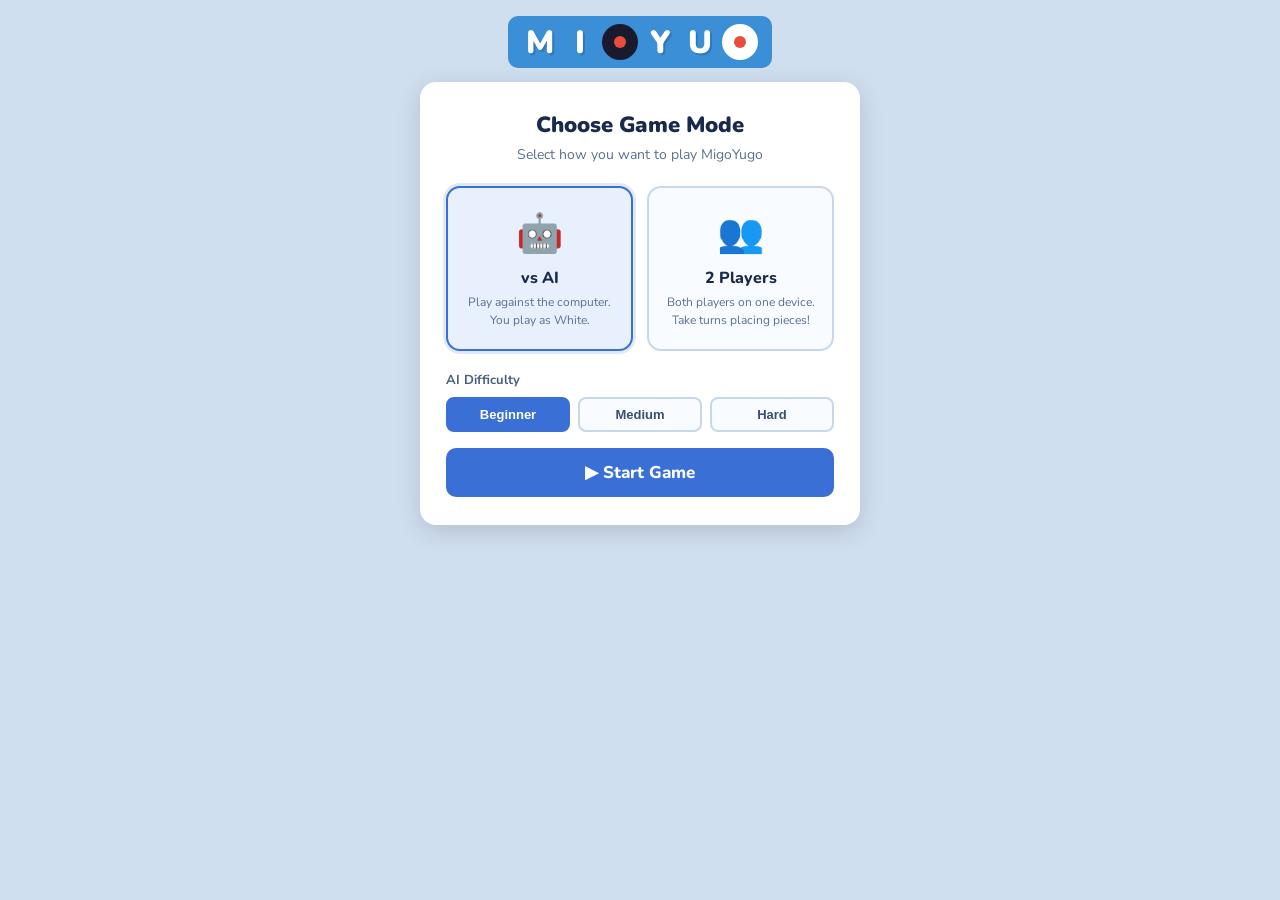
==== index.html @ b04e342b "first push index" ====
<!doctype html>
<html lang="en">
  <head>
    <meta charset="UTF-8" />
    <meta name="viewport" content="width=device-width, initial-scale=1.0" />
    <title>MigoYugo</title>
    <link
      href="https://fonts.googleapis.com/css2?family=Nunito:wght@700;800;900&family=Nunito+Sans:wght@400;600;700&display=swap"
      rel="stylesheet"
    />
    <style>
      *,
      *::before,
      *::after {
        box-sizing: border-box;
        margin: 0;
        padding: 0;
      }
      body {
        font-family: "Nunito Sans", sans-serif;
        background: #d0dff0;
        min-height: 100vh;
        display: flex;
        flex-direction: column;
        align-items: center;
        padding: 16px;
        user-select: none;
      }
      .logo-wrap {
        margin-bottom: 14px;
      }
      .logo {
        display: flex;
        gap: 4px;
        background: #3a8fd6;
        border-radius: 10px;
        padding: 8px 14px;
        align-items: center;
      }
      .logo-letter {
        font-family: "Nunito", sans-serif;
        font-weight: 900;
        font-size: 32px;
        color: #fff;
        width: 36px;
        height: 36px;
        display: flex;
        align-items: center;
        justify-content: center;
        text-shadow: 2px 2px 0 rgba(0, 0, 0, 0.15);
      }
      .logo-dot {
        width: 36px;
        height: 36px;
        border-radius: 50%;
        display: flex;
        align-items: center;
        justify-content: center;
      }
      .logo-dot.dark {
        background: #1a1a2e;
      }
      .logo-dot.light {
        background: #fff;
      }
      .logo-dot .inner {
        width: 12px;
        height: 12px;
        border-radius: 50%;
        background: #e74c3c;
      }

      /* ---- MODE SCREEN ---- */
      .mode-screen {
        background: #fff;
        border-radius: 16px;
        padding: 28px 26px;
        box-shadow: 0 6px 24px rgba(0, 0, 0, 0.15);
        width: 100%;
        max-width: 440px;
        text-align: center;
      }
      .mode-screen h2 {
        font-family: "Nunito", sans-serif;
        font-weight: 900;
        font-size: 22px;
        color: #1a2a4a;
        margin-bottom: 5px;
      }
      .mode-screen > p {
        color: #5a7090;
        font-size: 14px;
        margin-bottom: 22px;
      }
      .mode-cards {
        display: flex;
        gap: 14px;
        margin-bottom: 20px;
      }
      .mode-card {
        flex: 1;
        border: 2.5px solid #c8d8ec;
        border-radius: 14px;
        padding: 20px 10px;
        cursor: pointer;
        background: #f8fbff;
        transition: all 0.15s;
      }
      .mode-card:hover {
        border-color: #3a8fd6;
        background: #edf5fc;
        transform: translateY(-2px);
      }
      .mode-card.selected {
        border-color: #3a6fd6;
        background: #e8f0fd;
        box-shadow: 0 0 0 3px rgba(58, 111, 214, 0.15);
      }
      .mode-card .mc-icon {
        font-size: 38px;
        margin-bottom: 8px;
      }
      .mode-card h3 {
        font-family: "Nunito", sans-serif;
        font-weight: 800;
        font-size: 16px;
        color: #1a2a4a;
        margin-bottom: 4px;
      }
      .mode-card p {
        font-size: 12px;
        color: #5a7090;
        margin: 0;
        line-height: 1.5;
      }
      .diff-section {
        margin-bottom: 16px;
      }
      .diff-label {
        font-size: 13px;
        font-weight: 700;
        color: #4a6080;
        margin-bottom: 8px;
        text-align: left;
      }
      .difficulty-row {
        display: flex;
        gap: 8px;
      }
      .diff-btn {
        flex: 1;
        padding: 8px 4px;
        border: 2px solid #c8d8ec;
        border-radius: 8px;
        background: #f8fbff;
        cursor: pointer;
        font-weight: 700;
        font-size: 13px;
        color: #3a5070;
        transition: all 0.12s;
      }
      .diff-btn:hover {
        border-color: #3a8fd6;
        background: #edf5fc;
      }
      .diff-btn.selected {
        border-color: #3a6fd6;
        background: #3a6fd6;
        color: #fff;
      }
      .play-btn {
        width: 100%;
        padding: 13px;
        background: #3a6fd6;
        color: #fff;
        border: none;
        border-radius: 10px;
        cursor: pointer;
        font-family: "Nunito", sans-serif;
        font-weight: 800;
        font-size: 17px;
        transition:
          filter 0.1s,
          transform 0.08s;
      }
      .play-btn:hover {
        filter: brightness(1.08);
        transform: translateY(-1px);
      }
      .play-btn:active {
        transform: translateY(0);
      }

      /* ---- GAME WRAP ---- */
      .game-wrap {
        display: none;
        gap: 16px;
        align-items: flex-start;
        max-width: 980px;
        width: 100%;
      }
      .game-wrap.visible {
        display: flex;
      }

      /* ---- BOARD AREA ---- */
      .board-area {
        flex: 1;
        min-width: 0;
        display: flex;
        flex-direction: column;
        border-radius: 10px;
        overflow: hidden;
        box-shadow: 0 4px 16px rgba(0, 0, 0, 0.18);
      }
      .info-bar {
        display: flex;
        align-items: center;
        justify-content: space-between;
        padding: 8px 14px;
        font-size: 15px;
        font-weight: 700;
        color: #fff;
        transition: box-shadow 0.2s;
      }
      .info-bar.top {
        background: #2c3e6b;
      }
      .info-bar.bottom {
        background: #3a3a3a;
      }
      .info-bar.active-turn {
        box-shadow: inset 0 0 0 3px #f0c040;
      }
      .info-bar .piece-icon {
        width: 26px;
        height: 26px;
        border-radius: 50%;
        display: inline-flex;
        align-items: center;
        justify-content: center;
        margin-right: 8px;
        box-shadow: 0 2px 4px rgba(0, 0, 0, 0.3);
      }
      .info-bar .piece-icon.black {
        background: radial-gradient(circle at 35% 35%, #555, #1a1a1a);
      }
      .info-bar .piece-icon.white {
        background: radial-gradient(circle at 35% 35%, #fff, #c8c8c8);
      }
      .info-bar .timer {
        font-size: 16px;
        font-weight: 800;
      }
      .info-bar .player-info {
        display: flex;
        align-items: center;
      }
      .turn-arrow {
        font-size: 16px;
        margin-left: 6px;
        opacity: 0;
        transition: opacity 0.2s;
      }
      .info-bar.active-turn .turn-arrow {
        opacity: 1;
      }
      .yugo-badge {
        display: inline-flex;
        align-items: center;
        gap: 5px;
        background: rgba(255, 255, 255, 0.15);
        border-radius: 20px;
        padding: 2px 10px;
      }
      .yugo-badge .dot-icon {
        width: 10px;
        height: 10px;
        border-radius: 50%;
        background: #e74c3c;
      }

      /* ---- BOARD ---- */
      .board-outer {
        background: #a8c8e8;
        padding: 8px 8px 2px 8px;
      }
      .board-grid {
        display: grid;
        grid-template-columns: repeat(8, 1fr);
        border: 1px solid #7aaac8;
        background: #b8d8f0;
      }
      .board-col-labels {
        display: grid;
        grid-template-columns: repeat(8, 1fr);
        margin-top: 2px;
        padding-bottom: 4px;
      }
      .col-label {
        text-align: center;
        font-size: 11px;
        font-weight: 700;
        color: #4a6080;
      }
      .cell {
        width: 72px;
        height: 72px;
        background: #c8e0f4;
        border: 1px solid #a0c0dc;
        display: flex;
        align-items: center;
        justify-content: center;
        cursor: pointer;
        position: relative;
        transition: background 0.12s;
      }
      .cell:hover:not(.occupied) {
        background: #b0cce8;
      }
      .cell.highlight-last {
        background: #9ad8f0;
        border-color: #60a8cc;
      }
      .migo {
        width: 54px;
        height: 54px;
        border-radius: 50%;
        display: flex;
        align-items: center;
        justify-content: center;
        position: relative;
        flex-shrink: 0;
      }
      .migo.black {
        background: radial-gradient(circle at 35% 30%, #5a5a7a, #1a1a2e);
        box-shadow:
          inset 0 -3px 6px rgba(0, 0, 0, 0.4),
          0 3px 8px rgba(0, 0, 0, 0.35);
      }
      .migo.white {
        background: radial-gradient(circle at 35% 30%, #ffffff, #d8d8d8);
        box-shadow:
          inset 0 -3px 6px rgba(0, 0, 0, 0.15),
          0 3px 8px rgba(0, 0, 0, 0.2);
      }
      .migo.pop {
        animation: placePop 0.22s ease;
      }
      @keyframes placePop {
        0% {
          transform: scale(0.5);
          opacity: 0.5;
        }
        60% {
          transform: scale(1.12);
        }
        100% {
          transform: scale(1);
          opacity: 1;
        }
      }
      .yugo-dot {
        width: 14px;
        height: 14px;
        border-radius: 50%;
        background: #e74c3c;
        box-shadow: 0 0 4px rgba(231, 76, 60, 0.7);
      }

      /* ---- SIDEBAR ---- */
      .sidebar {
        width: 242px;
        flex-shrink: 0;
        display: flex;
        flex-direction: column;
        gap: 11px;
      }
      .btn-row {
        display: flex;
        gap: 8px;
      }
      .btn {
        flex: 1;
        padding: 9px 0;
        font-family: "Nunito", sans-serif;
        font-weight: 800;
        font-size: 14px;
        border: none;
        border-radius: 8px;
        cursor: pointer;
        transition:
          filter 0.1s,
          transform 0.08s;
      }
      .btn:hover {
        filter: brightness(1.08);
        transform: translateY(-1px);
      }
      .btn:active {
        transform: translateY(0);
        filter: brightness(0.95);
      }
      .btn.start {
        background: #3a6fd6;
        color: #fff;
      }
      .btn.reset {
        background: #2c3e6b;
        color: #fff;
      }
      .btn.blue {
        background: #3a8fd6;
        color: #fff;
      }
      .btn.gray {
        background: #7a8a9a;
        color: #fff;
      }
      .mode-badge {
        background: #e8f0fd;
        border: 1px solid #b8cef0;
        border-radius: 8px;
        padding: 7px 10px;
        display: flex;
        align-items: center;
        gap: 8px;
        font-size: 13px;
        font-weight: 700;
        color: #2a4a80;
      }
      .mode-badge .badge-icon {
        font-size: 18px;
      }
      .badge-sub {
        font-size: 11px;
        font-weight: 600;
        color: #5a7090;
        margin-top: 1px;
      }
      .history-panel {
        background: #f0f4fa;
        border-radius: 10px;
        padding: 12px;
        border: 1px solid #c8d8ec;
        box-shadow: 0 2px 8px rgba(0, 0, 0, 0.1);
      }
      .history-title {
        font-family: "Nunito", sans-serif;
        font-weight: 800;
        font-size: 16px;
        color: #1a2a4a;
        margin-bottom: 8px;
      }
      .history-list {
        height: 210px;
        overflow-y: auto;
        font-size: 13px;
      }
      .history-list::-webkit-scrollbar {
        width: 5px;
      }
      .history-list::-webkit-scrollbar-thumb {
        background: #aac;
        border-radius: 3px;
      }
      .history-row {
        display: grid;
        grid-template-columns: 28px 1fr 1fr;
        padding: 3px 2px;
        border-bottom: 1px solid #e0e8f4;
        color: #2a3a5a;
      }
      .history-row:last-child {
        border-bottom: none;
      }
      .history-row .move-num {
        font-weight: 700;
        color: #4a6080;
      }
      .history-row .move {
        font-weight: 600;
      }
      .history-row .move.yugo {
        color: #e74c3c;
      }
      .status-msg {
        background: #e8f4e8;
        border: 1px solid #90c890;
        border-radius: 8px;
        padding: 8px 12px;
        font-size: 13px;
        font-weight: 600;
        color: #2a5a2a;
        text-align: center;
        min-height: 36px;
        display: flex;
        align-items: center;
        justify-content: center;
        transition:
          background 0.2s,
          border-color 0.2s,
          color 0.2s;
      }
      .status-msg.white-turn {
        background: #f4f4f4;
        border-color: #bbb;
        color: #333;
      }
      .status-msg.black-turn {
        background: #e0e4f0;
        border-color: #8090b8;
        color: #1a2a4a;
      }
      .status-msg.yugo {
        background: #fff0e0;
        border-color: #e09050;
        color: #7a3a10;
      }
      .status-msg.warn {
        background: #fff0e0;
        border-color: #e09050;
        color: #7a3a10;
      }

      /* 2P notice */
      .pass-notice {
        display: none;
        background: #fff8e0;
        border: 1px solid #e0c050;
        border-radius: 8px;
        padding: 8px 10px;
        font-size: 12px;
        font-weight: 700;
        color: #7a6010;
        text-align: center;
      }
      .pass-notice.show {
        display: block;
      }

      /* ---- MODAL ---- */
      .modal-backdrop {
        display: none;
        position: fixed;
        inset: 0;
        background: rgba(0, 0, 0, 0.55);
        z-index: 100;
        align-items: center;
        justify-content: center;
      }
      .modal-backdrop.show {
        display: flex;
      }
      .modal {
        background: #fff;
        border-radius: 14px;
        padding: 26px 28px;
        max-width: 380px;
        width: 92%;
        text-align: center;
        box-shadow: 0 8px 32px rgba(0, 0, 0, 0.3);
      }
      .modal h2 {
        font-family: "Nunito", sans-serif;
        font-weight: 900;
        font-size: 25px;
        color: #1a2a4a;
        margin-bottom: 6px;
      }
      .modal .modal-sub {
        color: #5a7090;
        font-size: 14px;
        margin-bottom: 14px;
        line-height: 1.6;
      }
      .modal-scores {
        display: flex;
        gap: 12px;
        justify-content: center;
        margin-bottom: 18px;
      }
      .sc {
        background: #f0f4fa;
        border-radius: 10px;
        padding: 10px 18px;
        text-align: center;
      }
      .sc .sc-name {
        font-size: 12px;
        font-weight: 700;
        color: #5a7090;
      }
      .sc .sc-num {
        font-size: 24px;
        font-weight: 900;
        color: #1a2a4a;
      }
      .sc .sc-lbl {
        font-size: 11px;
        color: #888;
      }
      .modal-btns {
        display: flex;
        gap: 10px;
        justify-content: center;
      }
      .mbtn {
        padding: 10px 20px;
        border: none;
        border-radius: 8px;
        cursor: pointer;
        font-family: "Nunito", sans-serif;
        font-weight: 800;
        font-size: 15px;
        transition: filter 0.1s;
      }
      .mbtn:hover {
        filter: brightness(1.08);
      }
      .mbtn.primary {
        background: #3a6fd6;
        color: #fff;
      }
      .mbtn.secondary {
        background: #e0e8f4;
        color: #2a4a80;
      }

      /* RULES */
      .rules-toggle {
        background: none;
        border: 1px solid #a0b8d8;
        border-radius: 8px;
        padding: 6px 12px;
        font-size: 13px;
        font-weight: 700;
        color: #3a6080;
        cursor: pointer;
        width: 100%;
      }
      .rules-toggle:hover {
        background: #e8f0f8;
      }
      .rules-panel {
        background: #f8fbff;
        border: 1px solid #c8d8ec;
        border-radius: 8px;
        padding: 10px 12px;
        font-size: 12px;
        line-height: 1.6;
        color: #2a3a5a;
        display: none;
        max-height: 190px;
        overflow-y: auto;
      }
      .rules-panel.show {
        display: block;
      }
      .rules-panel h4 {
        font-weight: 800;
        margin: 6px 0 2px;
        color: #1a2a4a;
      }
      .rules-panel h4:first-child {
        margin-top: 0;
      }

      @media (max-width: 740px) {
        .game-wrap {
          flex-direction: column;
          align-items: center;
        }
        .sidebar {
          width: 100%;
          max-width: 590px;
        }
        .cell {
          width: 44px;
          height: 44px;
        }
        .migo {
          width: 34px;
          height: 34px;
        }
        .yugo-dot {
          width: 10px;
          height: 10px;
        }
        .mode-cards {
          gap: 10px;
        }
      }
    </style>
  </head>
  <body>
    <div class="logo-wrap">
      <div class="logo">
        <div class="logo-letter">M</div>
        <div class="logo-letter">I</div>
        <div class="logo-dot dark"><div class="inner"></div></div>
        <div class="logo-letter">Y</div>
        <div class="logo-letter">U</div>
        <div class="logo-dot light"><div class="inner"></div></div>
      </div>
    </div>

    <!-- MODE SELECTION -->
    <div class="mode-screen" id="modeScreen">
      <h2>Choose Game Mode</h2>
      <p>Select how you want to play MigoYugo</p>
      <div class="mode-cards">
        <div class="mode-card selected" id="cardAI" onclick="selectMode('ai')">
          <div class="mc-icon">🤖</div>
          <h3>vs AI</h3>
          <p>Play against the computer.<br />You play as White.</p>
        </div>
        <div class="mode-card" id="card2P" onclick="selectMode('2p')">
          <div class="mc-icon">👥</div>
          <h3>2 Players</h3>
          <p>Both players on one device.<br />Take turns placing pieces!</p>
        </div>
      </div>
      <div class="diff-section" id="diffSection">
        <div class="diff-label">AI Difficulty</div>
        <div class="difficulty-row">
          <button
            class="diff-btn selected"
            id="diffBeginner"
            onclick="selectDiff('beginner')"
          >
            Beginner
          </button>
          <button
            class="diff-btn"
            id="diffMedium"
            onclick="selectDiff('medium')"
          >
            Medium
          </button>
          <button class="diff-btn" id="diffHard" onclick="selectDiff('hard')">
            Hard
          </button>
        </div>
      </div>
      <button class="play-btn" onclick="startGameWithMode()">
        ▶ Start Game
      </button>
    </div>

    <!-- GAME -->
    <div class="game-wrap" id="gameWrap">
      <div class="board-area">
        <div class="info-bar top" id="topBar">
          <div class="player-info">
            <div class="piece-icon black"></div>
            <span id="topName">AI</span>&nbsp;
            <span class="yugo-badge"
              ><div class="dot-icon"></div>
              <span id="topYugos">0</span></span
            >
            <span class="turn-arrow">◀</span>
          </div>
          <div class="timer" id="topTimer">10:00</div>
        </div>
        <div class="board-outer">
          <div class="board-container">
            <div class="board-grid" id="boardGrid"></div>
            <div class="board-col-labels" id="colLabels"></div>
          </div>
        </div>
        <div class="info-bar bottom active-turn" id="bottomBar">
          <div class="player-info">
            <div class="piece-icon white"></div>
            <span id="bottomName">Guest</span>&nbsp;
            <span class="yugo-badge"
              ><div class="dot-icon"></div>
              <span id="bottomYugos">0</span></span
            >
            <span class="turn-arrow">◀</span>
          </div>
          <div class="timer" id="bottomTimer">10:00</div>
        </div>
      </div>

      <div class="sidebar">
        <div class="mode-badge">
          <span id="modeIcon" class="badge-icon">🤖</span>
          <div>
            <div id="modeLabel">vs AI</div>
            <div class="badge-sub" id="diffLabel">Beginner</div>
          </div>
        </div>

        <div class="btn-row">
          <button class="btn start" id="pauseBtn" onclick="pauseResume()">
            Pause
          </button>
          <button class="btn reset" onclick="confirmReset()">Reset</button>
        </div>

        <div class="pass-notice" id="passNotice">
          🔄 Pass device to the other player!
        </div>

        <div class="history-panel">
          <div class="history-title">Move History</div>
          <div class="history-list" id="historyList"></div>
        </div>

        <div class="btn-row">
          <button class="btn blue" onclick="reviewGame()">Review</button>
          <button class="btn blue" onclick="undoMove()">Undo</button>
          <button class="btn gray" onclick="goToMenu()">Menu</button>
        </div>

        <div class="status-msg white-turn" id="statusMsg">
          White moves first!
        </div>

        <button class="rules-toggle" onclick="toggleRules()">
          📋 How to Play
        </button>
        <div class="rules-panel" id="rulesPanel">
          <h4>Objective</h4>
          <p>
            Win by forming an <b>Igo</b> (4 Yugos in a line) or have the most
            Yugos at end (Wego).
          </p>
          <h4>Migo</h4>
          <p>White moves first. Alternate placing pieces on any open square.</p>
          <h4>Yugo</h4>
          <p>
            Form exactly 4 of your pieces in a line → last piece becomes a Yugo
            (red dot). All other Migos in the line are removed.
          </p>
          <h4>No Long Lines</h4>
          <p>
            Cannot create a line of more than 4 (Migos + Yugos) of your color.
          </p>
          <h4>Winning</h4>
          <p>
            <b>Igo:</b> 4 Yugos in a row = instant win!<br />
            <b>Wego:</b> No legal moves / board full → most Yugos wins.
          </p>
        </div>
      </div>
    </div>

    <!-- END MODAL -->
    <div class="modal-backdrop" id="modalBackdrop">
      <div class="modal">
        <h2 id="modalTitle">Game Over!</h2>
        <p class="modal-sub" id="modalMsg">White wins!</p>
        <div class="modal-scores">
          <div class="sc">
            <div class="sc-name">⚪ White</div>
            <div class="sc-num" id="mWS">0</div>
            <div class="sc-lbl">Yugos</div>
          </div>
          <div class="sc">
            <div class="sc-name">⚫ Black</div>
            <div class="sc-num" id="mBS">0</div>
            <div class="sc-lbl">Yugos</div>
          </div>
        </div>
        <div class="modal-btns">
          <button class="mbtn primary" onclick="playAgain()">Play Again</button>
          <button class="mbtn secondary" onclick="goToMenu()">Main Menu</button>
        </div>
      </div>
    </div>

    <script>
      const BS = 8;
      const COLS = ["a", "b", "c", "d", "e", "f", "g", "h"];
      const DIRS = [
        [0, 1],
        [1, 0],
        [1, 1],
        [1, -1],
      ];

      // State
      let board = [],
        currentTurn = 1,
        moveHistory = [],
        historySnaps = [];
      let gameActive = false,
        paused = false;
      let timers = { 1: 600, 2: 600 },
        timerInterval = null;
      let yugos = { 1: 0, 2: 0 },
        moveCount = 0,
        lastMove = null;
      let gameMode = "ai",
        aiDiff = "beginner";
      let reviewMode = false,
        reviewStep = 0;

      // ---- MODE SELECTION ----
      function selectMode(m) {
        gameMode = m;
        document
          .getElementById("cardAI")
          .classList.toggle("selected", m === "ai");
        document
          .getElementById("card2P")
          .classList.toggle("selected", m === "2p");
        document.getElementById("diffSection").style.display =
          m === "ai" ? "block" : "none";
      }
      function selectDiff(d) {
        aiDiff = d;
        ["beginner", "medium", "hard"].forEach((x) => {
          document
            .getElementById("diff" + x.charAt(0).toUpperCase() + x.slice(1))
            .classList.toggle("selected", d === x);
        });
      }
      function startGameWithMode() {
        document.getElementById("modeScreen").style.display = "none";
        document.getElementById("gameWrap").classList.add("visible");
        if (gameMode === "ai") {
          document.getElementById("topName").textContent =
            "AI · " + cap(aiDiff);
          document.getElementById("bottomName").textContent = "Guest";
          document.getElementById("modeLabel").textContent = "vs AI";
          document.getElementById("diffLabel").textContent = cap(aiDiff);
          document.getElementById("modeIcon").textContent = "🤖";
        } else {
          document.getElementById("topName").textContent = "Player 2";
          document.getElementById("bottomName").textContent = "Player 1";
          document.getElementById("modeLabel").textContent = "2 Players";
          document.getElementById("diffLabel").textContent = "Local Co-op";
          document.getElementById("modeIcon").textContent = "👥";
        }
        initAndStart();
      }
      function cap(s) {
        return s.charAt(0).toUpperCase() + s.slice(1);
      }

      // ---- INIT ----
      function initAndStart() {
        clearInterval(timerInterval);
        board = Array.from({ length: BS }, () => Array(BS).fill(0));
        currentTurn = 1;
        moveHistory = [];
        historySnaps = [];
        gameActive = true;
        paused = false;
        reviewMode = false;
        yugos = { 1: 0, 2: 0 };
        moveCount = 0;
        lastMove = null;
        timers = { 1: 600, 2: 600 };
        document.getElementById("historyList").innerHTML = "";
        document.getElementById("passNotice").classList.remove("show");
        document.getElementById("pauseBtn").textContent = "Pause";
        renderBoard();
        updateYugoDisplay();
        updateTimerDisplay();
        updateTurnHL();
        startTimer();
        setStatus("White moves first!", "white-turn");
      }

      // ---- RENDER ----
      function renderBoard() {
        const grid = document.getElementById("boardGrid");
        grid.innerHTML = "";
        for (let r = BS - 1; r >= 0; r--) {
          for (let c = 0; c < BS; c++) {
            const cell = document.createElement("div");
            cell.className = "cell";
            if (lastMove && lastMove.r === r && lastMove.c === c)
              cell.classList.add("highlight-last");
            const v = board[r][c];
            if (v !== 0) {
              const isW = v === 1 || v === 3,
                isY = v === 3 || v === 4;
              const p = document.createElement("div");
              p.className = "migo " + (isW ? "white" : "black");
              if (lastMove && lastMove.r === r && lastMove.c === c)
                p.classList.add("pop");
              if (isY) {
                const d = document.createElement("div");
                d.className = "yugo-dot";
                p.appendChild(d);
              }
              cell.appendChild(p);
              cell.classList.add("occupied");
            }
            cell.addEventListener("click", () => onCellClick(r, c));
            grid.appendChild(cell);
          }
        }
        const labels = document.getElementById("colLabels");
        labels.innerHTML = "";
        COLS.forEach((c) => {
          const l = document.createElement("div");
          l.className = "col-label";
          l.textContent = c;
          labels.appendChild(l);
        });
      }

      function updateTurnHL() {
        const top = document.getElementById("topBar"),
          bot = document.getElementById("bottomBar");
        top.classList.toggle("active-turn", currentTurn === 2);
        bot.classList.toggle("active-turn", currentTurn === 1);
        // Show pass device notice for 2P
        if (gameMode === "2p" && gameActive && !paused) {
          const notice = document.getElementById("passNotice");
          notice.classList.add("show");
          setTimeout(() => notice.classList.remove("show"), 2000);
        }
      }

      // ---- CLICK ----
      function onCellClick(r, c) {
        if (!gameActive || paused || reviewMode) return;
        if (gameMode === "ai" && currentTurn !== 1) return;
        if (board[r][c] !== 0) return;
        if (!isLegal(r, c, currentTurn)) {
          setStatus("Illegal! Line of 5+ not allowed.", "warn");
          return;
        }
        makeMove(r, c, currentTurn);
      }

      // ---- LEGAL CHECK ----
      function isLegal(r, c, color) {
        board[r][c] = color;
        const bad = over4(r, c, color);
        board[r][c] = 0;
        return !bad;
      }
      function over4(r, c, color) {
        const mine = color === 1 ? [1, 3] : [2, 4];
        for (const [dr, dc] of DIRS) {
          let cnt = 1,
            nr = r + dr,
            nc = c + dc;
          while (ib(nr, nc) && mine.includes(board[nr][nc])) {
            cnt++;
            nr += dr;
            nc += dc;
          }
          nr = r - dr;
          nc = c - dc;
          while (ib(nr, nc) && mine.includes(board[nr][nc])) {
            cnt++;
            nr -= dr;
            nc -= dc;
          }
          if (cnt > 4) return true;
        }
        return false;
      }
      function ib(r, c) {
        return r >= 0 && r < BS && c >= 0 && c < BS;
      }

      // ---- MAKE MOVE ----
      function makeMove(r, c, color) {
        board[r][c] = color;
        moveCount++;
        lastMove = { r, c };
        const lines = find4(r, c, color);
        let yf = lines.length > 0;
        if (yf) {
          for (const line of lines)
            for (const [lr, lc] of line)
              if (board[lr][lc] === color) board[lr][lc] = 0;
          board[r][c] = color === 1 ? 3 : 4;
          yugos[color]++;
          updateYugoDisplay();
        }
        const mn = COLS[c] + (r + 1) + (yf ? "*" : "");
        const snap = JSON.parse(JSON.stringify(board));
        const snapY = JSON.parse(JSON.stringify(yugos));
        moveHistory.push({ r, c, color, mn, snap, snapY });
        historySnaps.push(snap);
        addHistory(moveCount, mn, color);
        renderBoard();
        if (checkIgo(color)) {
          endGame(color, "igo");
          return;
        }
        currentTurn = color === 1 ? 2 : 1;
        if (!hasLegal(currentTurn)) {
          endGame(null, "wego");
          return;
        }
        updateTurnHL();
        if (yf) {
          const who = color === 1 ? "White" : "Black";
          setStatus(`${who} formed a Yugo! ⭕`, "yugo");
          setTimeout(() => afterMove(), 1100);
        } else {
          afterMove();
        }
      }

      function afterMove() {
        if (!gameActive) return;
        if (gameMode === "ai" && currentTurn === 2) {
          setStatus("AI is thinking...", "black-turn");
          setTimeout(() => aiMove(), 680);
        } else if (gameMode === "2p") {
          const who =
            currentTurn === 1 ? "Player 1 (White)" : "Player 2 (Black)";
          setStatus(
            who + "'s turn",
            currentTurn === 1 ? "white-turn" : "black-turn",
          );
        } else {
          setStatus("Your turn! (White)", "white-turn");
        }
      }

      // ---- LINE DETECTION ----
      function find4(r, c, color) {
        const mine = color === 1 ? [1, 3] : [2, 4];
        const lines = [];
        for (const [dr, dc] of DIRS) {
          const line = [[r, c]];
          let nr = r + dr,
            nc = c + dc;
          while (ib(nr, nc) && mine.includes(board[nr][nc])) {
            line.push([nr, nc]);
            nr += dr;
            nc += dc;
          }
          nr = r - dr;
          nc = c - dc;
          while (ib(nr, nc) && mine.includes(board[nr][nc])) {
            line.unshift([nr, nc]);
            nr -= dr;
            nc -= dc;
          }
          if (line.length === 4) lines.push(line);
        }
        return lines;
      }
      function checkIgo(color) {
        const yv = color === 1 ? 3 : 4;
        for (let r = 0; r < BS; r++)
          for (let c = 0; c < BS; c++) {
            if (board[r][c] !== yv) continue;
            for (const [dr, dc] of DIRS) {
              let cnt = 1,
                nr = r + dr,
                nc = c + dc;
              while (ib(nr, nc) && board[nr][nc] === yv) {
                cnt++;
                nr += dr;
                nc += dc;
              }
              if (cnt >= 4) return true;
            }
          }
        return false;
      }
      function hasLegal(color) {
        for (let r = 0; r < BS; r++)
          for (let c = 0; c < BS; c++)
            if (board[r][c] === 0 && isLegal(r, c, color)) return true;
        return false;
      }

      // ---- AI ----
      function aiMove() {
        if (!gameActive) return;
        const color = 2;
        const moves = [];
        for (let r = 0; r < BS; r++)
          for (let c = 0; c < BS; c++) {
            if (board[r][c] !== 0 || !isLegal(r, c, color)) continue;
            board[r][c] = color;
            const yf = find4(r, c, color).length > 0;
            board[r][c] = 0;
            let score = yf
              ? 100
              : aiDiff === "beginner"
                ? 0
                : scorePos(r, c, color);
            score +=
              aiDiff === "beginner"
                ? Math.random() * 12
                : aiDiff === "medium"
                  ? Math.random() * 5
                  : Math.random() * 1.5;
            moves.push({ r, c, score });
          }
        if (!moves.length) {
          endGame(null, "wego");
          return;
        }
        moves.sort((a, b) => b.score - a.score);
        let chosen;
        if (aiDiff === "beginner")
          chosen =
            moves[Math.floor(Math.random() * Math.min(moves.length, 10))];
        else if (aiDiff === "medium")
          chosen = moves[Math.floor(Math.random() * Math.min(moves.length, 3))];
        else chosen = moves[0];
        makeMove(chosen.r, chosen.c, color);
      }

      function scorePos(r, c, color) {
        let score = 0;
        const mine = color === 1 ? [1, 3] : [2, 4];
        // Center preference
        score += Math.max(0, 3.5 - Math.abs(r - 3.5) - Math.abs(c - 3.5));
        // Count own neighbors
        for (const [dr, dc] of DIRS) {
          let own = 0,
            nr = r + dr,
            nc = c + dc;
          while (ib(nr, nc) && mine.includes(board[nr][nc])) {
            own++;
            nr += dr;
            nc += dc;
          }
          nr = r - dr;
          nc = c - dc;
          while (ib(nr, nc) && mine.includes(board[nr][nc])) {
            own++;
            nr -= dr;
            nc -= dc;
          }
          score += own * 2.5;
        }
        // Block opponent
        const oppColor = color === 1 ? 2 : 1;
        board[r][c] = oppColor;
        if (find4(r, c, oppColor).length > 0) score += 75;
        board[r][c] = 0;
        return score;
      }

      // ---- END GAME ----
      function endGame(winner, type) {
        gameActive = false;
        clearInterval(timerInterval);
        document.getElementById("passNotice").classList.remove("show");
        const wN = gameMode === "ai" ? "White (You)" : "Player 1 (White)";
        const bN = gameMode === "ai" ? "Black (AI)" : "Player 2 (Black)";
        let title = "",
          msg = "";
        if (type === "igo") {
          const who = winner === 1 ? wN : bN;
          title = "Igo! 🎉";
          msg = `${who} wins with 4 Yugos in a row!`;
        } else if (type === "wego") {
          if (yugos[1] > yugos[2]) {
            title = `Wego! ${wN} Wins!`;
            msg = "Most Yugos on the board!";
          } else if (yugos[2] > yugos[1]) {
            title = `Wego! ${bN} Wins!`;
            msg = "Most Yugos on the board!";
          } else {
            title = "It's a Draw!";
            msg = "Equal Yugos — game drawn.";
          }
        } else if (type === "timeout") {
          const who = winner === 1 ? wN : bN;
          title = "Time's Up!";
          msg = `${who} wins — opponent ran out of time!`;
        }
        document.getElementById("modalTitle").textContent = title;
        document.getElementById("modalMsg").textContent = msg;
        document.getElementById("mWS").textContent = yugos[1];
        document.getElementById("mBS").textContent = yugos[2];
        document.getElementById("modalBackdrop").classList.add("show");
        setStatus(title);
      }

      // ---- TIMER ----
      function startTimer() {
        clearInterval(timerInterval);
        timerInterval = setInterval(() => {
          if (paused || !gameActive) return;
          timers[currentTurn]--;
          updateTimerDisplay();
          if (timers[currentTurn] <= 0)
            endGame(currentTurn === 1 ? 2 : 1, "timeout");
        }, 1000);
      }
      function updateTimerDisplay() {
        function f(s) {
          return (
            Math.floor(s / 60) +
            ":" +
            String(Math.max(0, s % 60)).padStart(2, "0")
          );
        }
        document.getElementById("topTimer").textContent = f(timers[2]);
        document.getElementById("bottomTimer").textContent = f(timers[1]);
      }

      // ---- CONTROLS ----
      function pauseResume() {
        if (!gameActive) return;
        paused = !paused;
        document.getElementById("pauseBtn").textContent = paused
          ? "Resume"
          : "Pause";
        if (!paused) startTimer();
        else clearInterval(timerInterval);
        if (!paused) afterMove();
        else setStatus("Game paused.");
      }
      function updateYugoDisplay() {
        document.getElementById("topYugos").textContent = yugos[2];
        document.getElementById("bottomYugos").textContent = yugos[1];
      }
      function addHistory(num, mn, color) {
        const list = document.getElementById("historyList");
        const rowNum = Math.ceil(num / 2);
        let row = list.querySelector(`[data-row="${rowNum}"]`);
        if (!row) {
          row = document.createElement("div");
          row.className = "history-row";
          row.dataset.row = rowNum;
          const n = document.createElement("span");
          n.className = "move-num";
          n.textContent = rowNum + ".";
          const w = document.createElement("span");
          w.className = "move move-w";
          const b = document.createElement("span");
          b.className = "move move-b";
          row.append(n, w, b);
          list.appendChild(row);
        }
        const slot =
          color === 1
            ? row.querySelector(".move-w")
            : row.querySelector(".move-b");
        slot.textContent = mn;
        if (mn.includes("*")) slot.classList.add("yugo");
        list.scrollTop = list.scrollHeight;
      }
      function setStatus(msg, cls) {
        const el = document.getElementById("statusMsg");
        el.textContent = msg;
        el.className = "status-msg " + (cls || "");
      }

      // ---- UNDO ----
      function undoMove() {
        if (!gameActive || reviewMode || moveHistory.length === 0) return;
        // AI mode: undo 2 (human + AI reply); 2P: undo 1
        const toUndo =
          gameMode === "ai" && currentTurn === 1 && moveHistory.length >= 2
            ? 2
            : 1;
        for (let i = 0; i < toUndo && moveHistory.length > 0; i++) {
          const last = moveHistory.pop();
          historySnaps.pop();
          if (last.mn.includes("*"))
            yugos[last.color] = Math.max(0, yugos[last.color] - 1);
          moveCount--;
        }
        if (historySnaps.length > 0) {
          board = JSON.parse(
            JSON.stringify(historySnaps[historySnaps.length - 1]),
          );
          yugos = JSON.parse(
            JSON.stringify(
              moveHistory[moveHistory.length - 1]?.snapY || { 1: 0, 2: 0 },
            ),
          );
        } else {
          board = Array.from({ length: BS }, () => Array(BS).fill(0));
          yugos = { 1: 0, 2: 0 };
        }
        lastMove =
          moveHistory.length > 0
            ? {
                r: moveHistory[moveHistory.length - 1].r,
                c: moveHistory[moveHistory.length - 1].c,
              }
            : null;
        currentTurn = 1;
        updateYugoDisplay();
        renderBoard();
        updateTurnHL();
        document.getElementById("historyList").innerHTML = "";
        moveHistory.forEach((m, i) => addHistory(i + 1, m.mn, m.color));
        setStatus("Undone! White to move.", "white-turn");
      }

      // ---- REVIEW ----
      function reviewGame() {
        if (historySnaps.length === 0) return;
        reviewMode = true;
        gameActive = false;
        clearInterval(timerInterval);
        reviewStep = 0;
        board = JSON.parse(JSON.stringify(historySnaps[0]));
        lastMove = { r: moveHistory[0].r, c: moveHistory[0].c };
        renderBoard();
        document.getElementById("pauseBtn").textContent = "Next ▶";
        document.getElementById("pauseBtn").onclick = reviewNext;
        setStatus(`Review: Move 1 of ${historySnaps.length}`);
      }
      function reviewNext() {
        reviewStep++;
        if (reviewStep >= historySnaps.length) {
          reviewStep = historySnaps.length - 1;
          setStatus("End of game.");
          return;
        }
        board = JSON.parse(JSON.stringify(historySnaps[reviewStep]));
        lastMove = {
          r: moveHistory[reviewStep].r,
          c: moveHistory[reviewStep].c,
        };
        renderBoard();
        setStatus(`Review: Move ${reviewStep + 1} of ${historySnaps.length}`);
      }

      // ---- MENU / RESET ----
      function confirmReset() {
        if (!gameActive || confirm("Reset current game?")) {
          document.getElementById("pauseBtn").onclick = pauseResume;
          initAndStart();
        }
      }
      function playAgain() {
        document.getElementById("modalBackdrop").classList.remove("show");
        document.getElementById("pauseBtn").onclick = pauseResume;
        initAndStart();
      }
      function goToMenu() {
        clearInterval(timerInterval);
        gameActive = false;
        document.getElementById("modalBackdrop").classList.remove("show");
        document.getElementById("gameWrap").classList.remove("visible");
        document.getElementById("modeScreen").style.display = "block";
        document.getElementById("pauseBtn").textContent = "Pause";
        document.getElementById("pauseBtn").onclick = pauseResume;
      }
      function toggleRules() {
        document.getElementById("rulesPanel").classList.toggle("show");
      }

      // Init board on load
      board = Array.from({ length: BS }, () => Array(BS).fill(0));
      renderBoard();
    </script>
  </body>
</html>
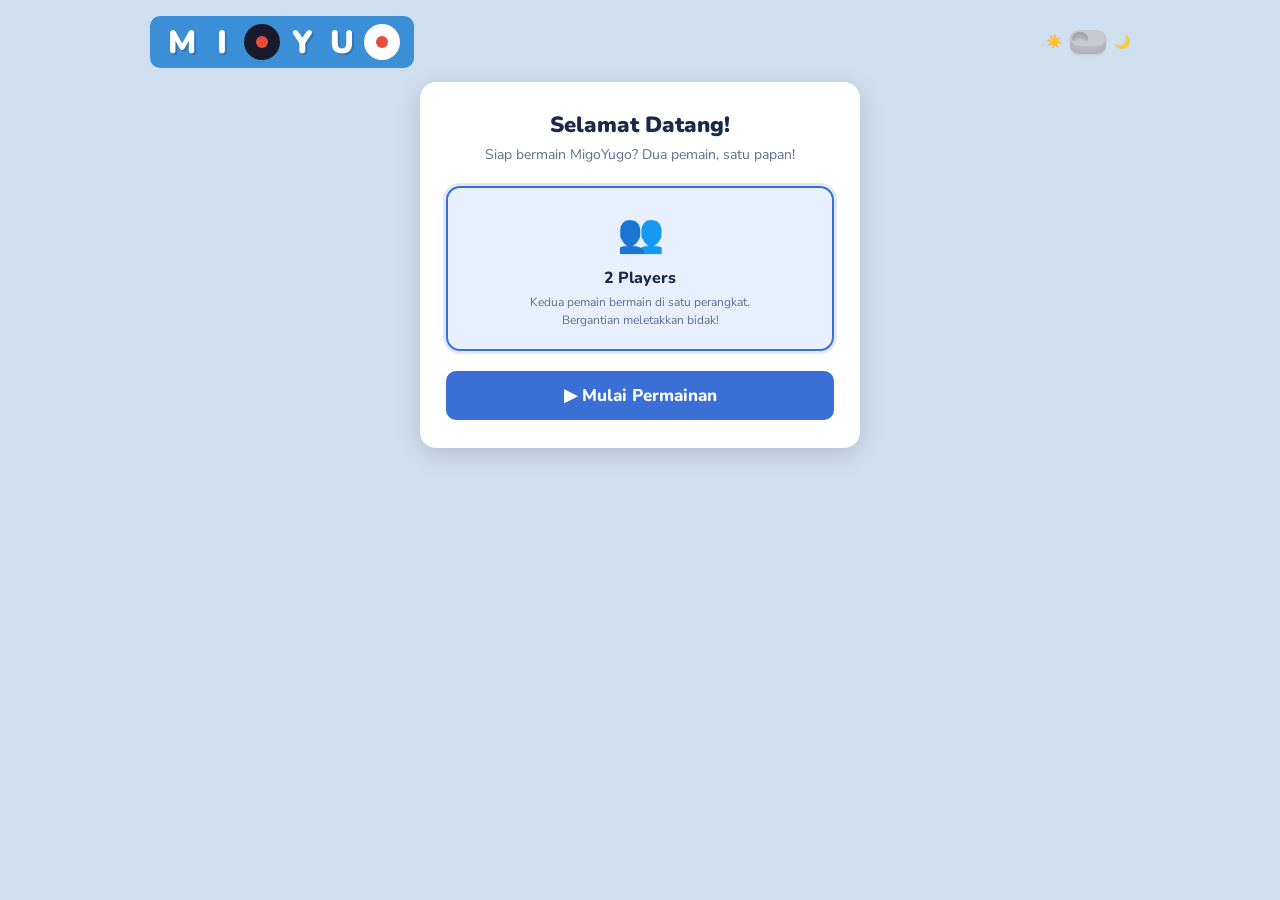
==== commit c1ae6bfd: "update game no simple ai" ====
--- a/index.html
+++ b/index.html
@@ -3,698 +3,17 @@
   <head>
     <meta charset="UTF-8" />
     <meta name="viewport" content="width=device-width, initial-scale=1.0" />
-    <title>MigoYugo</title>
-    <link
-      href="https://fonts.googleapis.com/css2?family=Nunito:wght@700;800;900&family=Nunito+Sans:wght@400;600;700&display=swap"
-      rel="stylesheet"
-    />
-    <style>
-      *,
-      *::before,
-      *::after {
-        box-sizing: border-box;
-        margin: 0;
-        padding: 0;
-      }
-      body {
-        font-family: "Nunito Sans", sans-serif;
-        background: #d0dff0;
-        min-height: 100vh;
-        display: flex;
-        flex-direction: column;
-        align-items: center;
-        padding: 16px;
-        user-select: none;
-      }
-      .logo-wrap {
-        margin-bottom: 14px;
-      }
-      .logo {
-        display: flex;
-        gap: 4px;
-        background: #3a8fd6;
-        border-radius: 10px;
-        padding: 8px 14px;
-        align-items: center;
-      }
-      .logo-letter {
-        font-family: "Nunito", sans-serif;
-        font-weight: 900;
-        font-size: 32px;
-        color: #fff;
-        width: 36px;
-        height: 36px;
-        display: flex;
-        align-items: center;
-        justify-content: center;
-        text-shadow: 2px 2px 0 rgba(0, 0, 0, 0.15);
-      }
-      .logo-dot {
-        width: 36px;
-        height: 36px;
-        border-radius: 50%;
-        display: flex;
-        align-items: center;
-        justify-content: center;
-      }
-      .logo-dot.dark {
-        background: #1a1a2e;
-      }
-      .logo-dot.light {
-        background: #fff;
-      }
-      .logo-dot .inner {
-        width: 12px;
-        height: 12px;
-        border-radius: 50%;
-        background: #e74c3c;
-      }
-
-      /* ---- MODE SCREEN ---- */
-      .mode-screen {
-        background: #fff;
-        border-radius: 16px;
-        padding: 28px 26px;
-        box-shadow: 0 6px 24px rgba(0, 0, 0, 0.15);
-        width: 100%;
-        max-width: 440px;
-        text-align: center;
-      }
-      .mode-screen h2 {
-        font-family: "Nunito", sans-serif;
-        font-weight: 900;
-        font-size: 22px;
-        color: #1a2a4a;
-        margin-bottom: 5px;
-      }
-      .mode-screen > p {
-        color: #5a7090;
-        font-size: 14px;
-        margin-bottom: 22px;
-      }
-      .mode-cards {
-        display: flex;
-        gap: 14px;
-        margin-bottom: 20px;
-      }
-      .mode-card {
-        flex: 1;
-        border: 2.5px solid #c8d8ec;
-        border-radius: 14px;
-        padding: 20px 10px;
-        cursor: pointer;
-        background: #f8fbff;
-        transition: all 0.15s;
-      }
-      .mode-card:hover {
-        border-color: #3a8fd6;
-        background: #edf5fc;
-        transform: translateY(-2px);
-      }
-      .mode-card.selected {
-        border-color: #3a6fd6;
-        background: #e8f0fd;
-        box-shadow: 0 0 0 3px rgba(58, 111, 214, 0.15);
-      }
-      .mode-card .mc-icon {
-        font-size: 38px;
-        margin-bottom: 8px;
-      }
-      .mode-card h3 {
-        font-family: "Nunito", sans-serif;
-        font-weight: 800;
-        font-size: 16px;
-        color: #1a2a4a;
-        margin-bottom: 4px;
-      }
-      .mode-card p {
-        font-size: 12px;
-        color: #5a7090;
-        margin: 0;
-        line-height: 1.5;
-      }
-      .diff-section {
-        margin-bottom: 16px;
-      }
-      .diff-label {
-        font-size: 13px;
-        font-weight: 700;
-        color: #4a6080;
-        margin-bottom: 8px;
-        text-align: left;
-      }
-      .difficulty-row {
-        display: flex;
-        gap: 8px;
-      }
-      .diff-btn {
-        flex: 1;
-        padding: 8px 4px;
-        border: 2px solid #c8d8ec;
-        border-radius: 8px;
-        background: #f8fbff;
-        cursor: pointer;
-        font-weight: 700;
-        font-size: 13px;
-        color: #3a5070;
-        transition: all 0.12s;
-      }
-      .diff-btn:hover {
-        border-color: #3a8fd6;
-        background: #edf5fc;
-      }
-      .diff-btn.selected {
-        border-color: #3a6fd6;
-        background: #3a6fd6;
-        color: #fff;
-      }
-      .play-btn {
-        width: 100%;
-        padding: 13px;
-        background: #3a6fd6;
-        color: #fff;
-        border: none;
-        border-radius: 10px;
-        cursor: pointer;
-        font-family: "Nunito", sans-serif;
-        font-weight: 800;
-        font-size: 17px;
-        transition:
-          filter 0.1s,
-          transform 0.08s;
-      }
-      .play-btn:hover {
-        filter: brightness(1.08);
-        transform: translateY(-1px);
-      }
-      .play-btn:active {
-        transform: translateY(0);
-      }
-
-      /* ---- GAME WRAP ---- */
-      .game-wrap {
-        display: none;
-        gap: 16px;
-        align-items: flex-start;
-        max-width: 980px;
-        width: 100%;
-      }
-      .game-wrap.visible {
-        display: flex;
-      }
-
-      /* ---- BOARD AREA ---- */
-      .board-area {
-        flex: 1;
-        min-width: 0;
-        display: flex;
-        flex-direction: column;
-        border-radius: 10px;
-        overflow: hidden;
-        box-shadow: 0 4px 16px rgba(0, 0, 0, 0.18);
-      }
-      .info-bar {
-        display: flex;
-        align-items: center;
-        justify-content: space-between;
-        padding: 8px 14px;
-        font-size: 15px;
-        font-weight: 700;
-        color: #fff;
-        transition: box-shadow 0.2s;
-      }
-      .info-bar.top {
-        background: #2c3e6b;
-      }
-      .info-bar.bottom {
-        background: #3a3a3a;
-      }
-      .info-bar.active-turn {
-        box-shadow: inset 0 0 0 3px #f0c040;
-      }
-      .info-bar .piece-icon {
-        width: 26px;
-        height: 26px;
-        border-radius: 50%;
-        display: inline-flex;
-        align-items: center;
-        justify-content: center;
-        margin-right: 8px;
-        box-shadow: 0 2px 4px rgba(0, 0, 0, 0.3);
-      }
-      .info-bar .piece-icon.black {
-        background: radial-gradient(circle at 35% 35%, #555, #1a1a1a);
-      }
-      .info-bar .piece-icon.white {
-        background: radial-gradient(circle at 35% 35%, #fff, #c8c8c8);
-      }
-      .info-bar .timer {
-        font-size: 16px;
-        font-weight: 800;
-      }
-      .info-bar .player-info {
-        display: flex;
-        align-items: center;
-      }
-      .turn-arrow {
-        font-size: 16px;
-        margin-left: 6px;
-        opacity: 0;
-        transition: opacity 0.2s;
-      }
-      .info-bar.active-turn .turn-arrow {
-        opacity: 1;
-      }
-      .yugo-badge {
-        display: inline-flex;
-        align-items: center;
-        gap: 5px;
-        background: rgba(255, 255, 255, 0.15);
-        border-radius: 20px;
-        padding: 2px 10px;
-      }
-      .yugo-badge .dot-icon {
-        width: 10px;
-        height: 10px;
-        border-radius: 50%;
-        background: #e74c3c;
-      }
-
-      /* ---- BOARD ---- */
-      .board-outer {
-        background: #a8c8e8;
-        padding: 8px 8px 2px 8px;
-      }
-      .board-grid {
-        display: grid;
-        grid-template-columns: repeat(8, 1fr);
-        border: 1px solid #7aaac8;
-        background: #b8d8f0;
-      }
-      .board-col-labels {
-        display: grid;
-        grid-template-columns: repeat(8, 1fr);
-        margin-top: 2px;
-        padding-bottom: 4px;
-      }
-      .col-label {
-        text-align: center;
-        font-size: 11px;
-        font-weight: 700;
-        color: #4a6080;
-      }
-      .cell {
-        width: 72px;
-        height: 72px;
-        background: #c8e0f4;
-        border: 1px solid #a0c0dc;
-        display: flex;
-        align-items: center;
-        justify-content: center;
-        cursor: pointer;
-        position: relative;
-        transition: background 0.12s;
-      }
-      .cell:hover:not(.occupied) {
-        background: #b0cce8;
-      }
-      .cell.highlight-last {
-        background: #9ad8f0;
-        border-color: #60a8cc;
-      }
-      .migo {
-        width: 54px;
-        height: 54px;
-        border-radius: 50%;
-        display: flex;
-        align-items: center;
-        justify-content: center;
-        position: relative;
-        flex-shrink: 0;
-      }
-      .migo.black {
-        background: radial-gradient(circle at 35% 30%, #5a5a7a, #1a1a2e);
-        box-shadow:
-          inset 0 -3px 6px rgba(0, 0, 0, 0.4),
-          0 3px 8px rgba(0, 0, 0, 0.35);
-      }
-      .migo.white {
-        background: radial-gradient(circle at 35% 30%, #ffffff, #d8d8d8);
-        box-shadow:
-          inset 0 -3px 6px rgba(0, 0, 0, 0.15),
-          0 3px 8px rgba(0, 0, 0, 0.2);
-      }
-      .migo.pop {
-        animation: placePop 0.22s ease;
-      }
-      @keyframes placePop {
-        0% {
-          transform: scale(0.5);
-          opacity: 0.5;
-        }
-        60% {
-          transform: scale(1.12);
-        }
-        100% {
-          transform: scale(1);
-          opacity: 1;
-        }
-      }
-      .yugo-dot {
-        width: 14px;
-        height: 14px;
-        border-radius: 50%;
-        background: #e74c3c;
-        box-shadow: 0 0 4px rgba(231, 76, 60, 0.7);
-      }
-
-      /* ---- SIDEBAR ---- */
-      .sidebar {
-        width: 242px;
-        flex-shrink: 0;
-        display: flex;
-        flex-direction: column;
-        gap: 11px;
-      }
-      .btn-row {
-        display: flex;
-        gap: 8px;
-      }
-      .btn {
-        flex: 1;
-        padding: 9px 0;
-        font-family: "Nunito", sans-serif;
-        font-weight: 800;
-        font-size: 14px;
-        border: none;
-        border-radius: 8px;
-        cursor: pointer;
-        transition:
-          filter 0.1s,
-          transform 0.08s;
-      }
-      .btn:hover {
-        filter: brightness(1.08);
-        transform: translateY(-1px);
-      }
-      .btn:active {
-        transform: translateY(0);
-        filter: brightness(0.95);
-      }
-      .btn.start {
-        background: #3a6fd6;
-        color: #fff;
-      }
-      .btn.reset {
-        background: #2c3e6b;
-        color: #fff;
-      }
-      .btn.blue {
-        background: #3a8fd6;
-        color: #fff;
-      }
-      .btn.gray {
-        background: #7a8a9a;
-        color: #fff;
-      }
-      .mode-badge {
-        background: #e8f0fd;
-        border: 1px solid #b8cef0;
-        border-radius: 8px;
-        padding: 7px 10px;
-        display: flex;
-        align-items: center;
-        gap: 8px;
-        font-size: 13px;
-        font-weight: 700;
-        color: #2a4a80;
-      }
-      .mode-badge .badge-icon {
-        font-size: 18px;
-      }
-      .badge-sub {
-        font-size: 11px;
-        font-weight: 600;
-        color: #5a7090;
-        margin-top: 1px;
-      }
-      .history-panel {
-        background: #f0f4fa;
-        border-radius: 10px;
-        padding: 12px;
-        border: 1px solid #c8d8ec;
-        box-shadow: 0 2px 8px rgba(0, 0, 0, 0.1);
-      }
-      .history-title {
-        font-family: "Nunito", sans-serif;
-        font-weight: 800;
-        font-size: 16px;
-        color: #1a2a4a;
-        margin-bottom: 8px;
-      }
-      .history-list {
-        height: 210px;
-        overflow-y: auto;
-        font-size: 13px;
-      }
-      .history-list::-webkit-scrollbar {
-        width: 5px;
-      }
-      .history-list::-webkit-scrollbar-thumb {
-        background: #aac;
-        border-radius: 3px;
-      }
-      .history-row {
-        display: grid;
-        grid-template-columns: 28px 1fr 1fr;
-        padding: 3px 2px;
-        border-bottom: 1px solid #e0e8f4;
-        color: #2a3a5a;
-      }
-      .history-row:last-child {
-        border-bottom: none;
-      }
-      .history-row .move-num {
-        font-weight: 700;
-        color: #4a6080;
-      }
-      .history-row .move {
-        font-weight: 600;
-      }
-      .history-row .move.yugo {
-        color: #e74c3c;
-      }
-      .status-msg {
-        background: #e8f4e8;
-        border: 1px solid #90c890;
-        border-radius: 8px;
-        padding: 8px 12px;
-        font-size: 13px;
-        font-weight: 600;
-        color: #2a5a2a;
-        text-align: center;
-        min-height: 36px;
-        display: flex;
-        align-items: center;
-        justify-content: center;
-        transition:
-          background 0.2s,
-          border-color 0.2s,
-          color 0.2s;
-      }
-      .status-msg.white-turn {
-        background: #f4f4f4;
-        border-color: #bbb;
-        color: #333;
-      }
-      .status-msg.black-turn {
-        background: #e0e4f0;
-        border-color: #8090b8;
-        color: #1a2a4a;
-      }
-      .status-msg.yugo {
-        background: #fff0e0;
-        border-color: #e09050;
-        color: #7a3a10;
-      }
-      .status-msg.warn {
-        background: #fff0e0;
-        border-color: #e09050;
-        color: #7a3a10;
-      }
-
-      /* 2P notice */
-      .pass-notice {
-        display: none;
-        background: #fff8e0;
-        border: 1px solid #e0c050;
-        border-radius: 8px;
-        padding: 8px 10px;
-        font-size: 12px;
-        font-weight: 700;
-        color: #7a6010;
-        text-align: center;
-      }
-      .pass-notice.show {
-        display: block;
-      }
-
-      /* ---- MODAL ---- */
-      .modal-backdrop {
-        display: none;
-        position: fixed;
-        inset: 0;
-        background: rgba(0, 0, 0, 0.55);
-        z-index: 100;
-        align-items: center;
-        justify-content: center;
-      }
-      .modal-backdrop.show {
-        display: flex;
-      }
-      .modal {
-        background: #fff;
-        border-radius: 14px;
-        padding: 26px 28px;
-        max-width: 380px;
-        width: 92%;
-        text-align: center;
-        box-shadow: 0 8px 32px rgba(0, 0, 0, 0.3);
-      }
-      .modal h2 {
-        font-family: "Nunito", sans-serif;
-        font-weight: 900;
-        font-size: 25px;
-        color: #1a2a4a;
-        margin-bottom: 6px;
-      }
-      .modal .modal-sub {
-        color: #5a7090;
-        font-size: 14px;
-        margin-bottom: 14px;
-        line-height: 1.6;
-      }
-      .modal-scores {
-        display: flex;
-        gap: 12px;
-        justify-content: center;
-        margin-bottom: 18px;
-      }
-      .sc {
-        background: #f0f4fa;
-        border-radius: 10px;
-        padding: 10px 18px;
-        text-align: center;
-      }
-      .sc .sc-name {
-        font-size: 12px;
-        font-weight: 700;
-        color: #5a7090;
-      }
-      .sc .sc-num {
-        font-size: 24px;
-        font-weight: 900;
-        color: #1a2a4a;
-      }
-      .sc .sc-lbl {
-        font-size: 11px;
-        color: #888;
-      }
-      .modal-btns {
-        display: flex;
-        gap: 10px;
-        justify-content: center;
-      }
-      .mbtn {
-        padding: 10px 20px;
-        border: none;
-        border-radius: 8px;
-        cursor: pointer;
-        font-family: "Nunito", sans-serif;
-        font-weight: 800;
-        font-size: 15px;
-        transition: filter 0.1s;
-      }
-      .mbtn:hover {
-        filter: brightness(1.08);
-      }
-      .mbtn.primary {
-        background: #3a6fd6;
-        color: #fff;
-      }
-      .mbtn.secondary {
-        background: #e0e8f4;
-        color: #2a4a80;
-      }
-
-      /* RULES */
-      .rules-toggle {
-        background: none;
-        border: 1px solid #a0b8d8;
-        border-radius: 8px;
-        padding: 6px 12px;
-        font-size: 13px;
-        font-weight: 700;
-        color: #3a6080;
-        cursor: pointer;
-        width: 100%;
-      }
-      .rules-toggle:hover {
-        background: #e8f0f8;
-      }
-      .rules-panel {
-        background: #f8fbff;
-        border: 1px solid #c8d8ec;
-        border-radius: 8px;
-        padding: 10px 12px;
-        font-size: 12px;
-        line-height: 1.6;
-        color: #2a3a5a;
-        display: none;
-        max-height: 190px;
-        overflow-y: auto;
-      }
-      .rules-panel.show {
-        display: block;
-      }
-      .rules-panel h4 {
-        font-weight: 800;
-        margin: 6px 0 2px;
-        color: #1a2a4a;
-      }
-      .rules-panel h4:first-child {
-        margin-top: 0;
-      }
-
-      @media (max-width: 740px) {
-        .game-wrap {
-          flex-direction: column;
-          align-items: center;
-        }
-        .sidebar {
-          width: 100%;
-          max-width: 590px;
-        }
-        .cell {
-          width: 44px;
-          height: 44px;
-        }
-        .migo {
-          width: 34px;
-          height: 34px;
-        }
-        .yugo-dot {
-          width: 10px;
-          height: 10px;
-        }
-        .mode-cards {
-          gap: 10px;
-        }
-      }
-    </style>
+    <title>MeG0YouG0</title>
+    <link href="https://fonts.googleapis.com/css2?family=Nunito:wght@700;800;900&family=Nunito+Sans:wght@400;600;700&display=swap" rel="stylesheet" />
+    <link rel="stylesheet" href="style.css" />
   </head>
   <body>
-    <div class="logo-wrap">
+
+    <!-- KONFETI CANVAS -->
+    <canvas id="confetti-canvas"></canvas>
+
+    <!-- TOP HEADER: Logo + Toggle -->
+    <div class="top-header">
       <div class="logo">
         <div class="logo-letter">M</div>
         <div class="logo-letter">I</div>
@@ -703,99 +22,82 @@
         <div class="logo-letter">U</div>
         <div class="logo-dot light"><div class="inner"></div></div>
       </div>
+
+      <!-- Day / Night Toggle -->
+      <div class="theme-toggle-wrap">
+        <span>☀️</span>
+        <input class="pristine" type="checkbox" name="toggle" value="on" title="Night mode">
+        <span>🌙</span>
+      </div>
     </div>
 
-    <!-- MODE SELECTION -->
+    <!-- MODE SELECTION (hanya 2 Players) -->
     <div class="mode-screen" id="modeScreen">
-      <h2>Choose Game Mode</h2>
-      <p>Select how you want to play MigoYugo</p>
+      <h2>Selamat Datang!</h2>
+      <p>Siap bermain MigoYugo? Dua pemain, satu papan!</p>
       <div class="mode-cards">
-        <div class="mode-card selected" id="cardAI" onclick="selectMode('ai')">
-          <div class="mc-icon">🤖</div>
-          <h3>vs AI</h3>
-          <p>Play against the computer.<br />You play as White.</p>
-        </div>
-        <div class="mode-card" id="card2P" onclick="selectMode('2p')">
+        <div class="mode-card selected">
           <div class="mc-icon">👥</div>
           <h3>2 Players</h3>
-          <p>Both players on one device.<br />Take turns placing pieces!</p>
+          <p>Kedua pemain bermain di satu perangkat.<br />Bergantian meletakkan bidak!</p>
         </div>
       </div>
-      <div class="diff-section" id="diffSection">
-        <div class="diff-label">AI Difficulty</div>
-        <div class="difficulty-row">
-          <button
-            class="diff-btn selected"
-            id="diffBeginner"
-            onclick="selectDiff('beginner')"
-          >
-            Beginner
-          </button>
-          <button
-            class="diff-btn"
-            id="diffMedium"
-            onclick="selectDiff('medium')"
-          >
-            Medium
-          </button>
-          <button class="diff-btn" id="diffHard" onclick="selectDiff('hard')">
-            Hard
-          </button>
-        </div>
-      </div>
-      <button class="play-btn" onclick="startGameWithMode()">
-        ▶ Start Game
-      </button>
+      <button class="play-btn" onclick="startGameWithMode()">▶ Mulai Permainan</button>
     </div>
 
     <!-- GAME -->
     <div class="game-wrap" id="gameWrap">
       <div class="board-area">
+
+        <!-- Player 2 (Black) -->
         <div class="info-bar top" id="topBar">
           <div class="player-info">
             <div class="piece-icon black"></div>
-            <span id="topName">AI</span>&nbsp;
-            <span class="yugo-badge"
-              ><div class="dot-icon"></div>
-              <span id="topYugos">0</span></span
-            >
+            <span id="topName">Player 2</span>&nbsp;
+            <span class="yugo-badge">
+              <div class="dot-icon"></div>
+              <span id="topYugos">0</span>
+            </span>
             <span class="turn-arrow">◀</span>
           </div>
           <div class="timer" id="topTimer">10:00</div>
         </div>
+
+        <!-- Board -->
         <div class="board-outer">
           <div class="board-container">
             <div class="board-grid" id="boardGrid"></div>
             <div class="board-col-labels" id="colLabels"></div>
           </div>
         </div>
+
+        <!-- Player 1 (White) -->
         <div class="info-bar bottom active-turn" id="bottomBar">
           <div class="player-info">
             <div class="piece-icon white"></div>
-            <span id="bottomName">Guest</span>&nbsp;
-            <span class="yugo-badge"
-              ><div class="dot-icon"></div>
-              <span id="bottomYugos">0</span></span
-            >
+            <span id="bottomName">Player 1</span>&nbsp;
+            <span class="yugo-badge">
+              <div class="dot-icon"></div>
+              <span id="bottomYugos">0</span>
+            </span>
             <span class="turn-arrow">◀</span>
           </div>
           <div class="timer" id="bottomTimer">10:00</div>
         </div>
       </div>
 
+      <!-- Sidebar -->
       <div class="sidebar">
         <div class="mode-badge">
-          <span id="modeIcon" class="badge-icon">🤖</span>
+          <span id="modeIcon" class="badge-icon">👥</span>
           <div>
-            <div id="modeLabel">vs AI</div>
-            <div class="badge-sub" id="diffLabel">Beginner</div>
+            <div id="modeLabel">2 Players</div>
+            <div class="badge-sub" id="diffLabel">Local Co-op</div>
           </div>
         </div>
 
         <div class="btn-row">
-          <button class="btn start" id="pauseBtn" onclick="pauseResume()">
-            Pause
-          </button>
+          <button class="btn start" id="pauseBtn" onclick="pauseResume()">Pause</button>
           <button class="btn reset" onclick="confirmReset()">Reset</button>
         </div>
 
@@ -814,42 +116,27 @@
           <button class="btn gray" onclick="goToMenu()">Menu</button>
         </div>
 
-        <div class="status-msg white-turn" id="statusMsg">
-          White moves first!
-        </div>
+        <div class="status-msg white-turn" id="statusMsg">White moves first!</div>
 
-        <button class="rules-toggle" onclick="toggleRules()">
-          📋 How to Play
-        </button>
+        <button class="rules-toggle" onclick="toggleRules()">📋 How to Play</button>
         <div class="rules-panel" id="rulesPanel">
           <h4>Objective</h4>
-          <p>
-            Win by forming an <b>Igo</b> (4 Yugos in a line) or have the most
-            Yugos at end (Wego).
-          </p>
+          <p>Win by forming an <b>Igo</b> (4 Yugos in a line) or have the most Yugos at end (Wego).</p>
           <h4>Migo</h4>
           <p>White moves first. Alternate placing pieces on any open square.</p>
           <h4>Yugo</h4>
-          <p>
-            Form exactly 4 of your pieces in a line → last piece becomes a Yugo
-            (red dot). All other Migos in the line are removed.
-          </p>
+          <p>Form exactly 4 of your pieces in a line → last piece becomes a Yugo (red dot). All other Migos in the line are removed.</p>
           <h4>No Long Lines</h4>
-          <p>
-            Cannot create a line of more than 4 (Migos + Yugos) of your color.
-          </p>
+          <p>Cannot create a line of more than 4 (Migos + Yugos) of your color.</p>
           <h4>Winning</h4>
-          <p>
-            <b>Igo:</b> 4 Yugos in a row = instant win!<br />
-            <b>Wego:</b> No legal moves / board full → most Yugos wins.
-          </p>
+          <p><b>Igo:</b> 4 Yugos in a row = instant win!<br /><b>Wego:</b> No legal moves / board full → most Yugos wins.</p>
         </div>
       </div>
     </div>
 
     <!-- END MODAL -->
     <div class="modal-backdrop" id="modalBackdrop">
-      <div class="modal">
+      <div class="modal" id="modal">
         <h2 id="modalTitle">Game Over!</h2>
         <p class="modal-sub" id="modalMsg">White wins!</p>
         <div class="modal-scores">
@@ -871,588 +158,6 @@
       </div>
     </div>
 
-    <script>
-      const BS = 8;
-      const COLS = ["a", "b", "c", "d", "e", "f", "g", "h"];
-      const DIRS = [
-        [0, 1],
-        [1, 0],
-        [1, 1],
-        [1, -1],
-      ];
-
-      // State
-      let board = [],
-        currentTurn = 1,
-        moveHistory = [],
-        historySnaps = [];
-      let gameActive = false,
-        paused = false;
-      let timers = { 1: 600, 2: 600 },
-        timerInterval = null;
-      let yugos = { 1: 0, 2: 0 },
-        moveCount = 0,
-        lastMove = null;
-      let gameMode = "ai",
-        aiDiff = "beginner";
-      let reviewMode = false,
-        reviewStep = 0;
-
-      // ---- MODE SELECTION ----
-      function selectMode(m) {
-        gameMode = m;
-        document
-          .getElementById("cardAI")
-          .classList.toggle("selected", m === "ai");
-        document
-          .getElementById("card2P")
-          .classList.toggle("selected", m === "2p");
-        document.getElementById("diffSection").style.display =
-          m === "ai" ? "block" : "none";
-      }
-      function selectDiff(d) {
-        aiDiff = d;
-        ["beginner", "medium", "hard"].forEach((x) => {
-          document
-            .getElementById("diff" + x.charAt(0).toUpperCase() + x.slice(1))
-            .classList.toggle("selected", d === x);
-        });
-      }
-      function startGameWithMode() {
-        document.getElementById("modeScreen").style.display = "none";
-        document.getElementById("gameWrap").classList.add("visible");
-        if (gameMode === "ai") {
-          document.getElementById("topName").textContent =
-            "AI · " + cap(aiDiff);
-          document.getElementById("bottomName").textContent = "Guest";
-          document.getElementById("modeLabel").textContent = "vs AI";
-          document.getElementById("diffLabel").textContent = cap(aiDiff);
-          document.getElementById("modeIcon").textContent = "🤖";
-        } else {
-          document.getElementById("topName").textContent = "Player 2";
-          document.getElementById("bottomName").textContent = "Player 1";
-          document.getElementById("modeLabel").textContent = "2 Players";
-          document.getElementById("diffLabel").textContent = "Local Co-op";
-          document.getElementById("modeIcon").textContent = "👥";
-        }
-        initAndStart();
-      }
-      function cap(s) {
-        return s.charAt(0).toUpperCase() + s.slice(1);
-      }
-
-      // ---- INIT ----
-      function initAndStart() {
-        clearInterval(timerInterval);
-        board = Array.from({ length: BS }, () => Array(BS).fill(0));
-        currentTurn = 1;
-        moveHistory = [];
-        historySnaps = [];
-        gameActive = true;
-        paused = false;
-        reviewMode = false;
-        yugos = { 1: 0, 2: 0 };
-        moveCount = 0;
-        lastMove = null;
-        timers = { 1: 600, 2: 600 };
-        document.getElementById("historyList").innerHTML = "";
-        document.getElementById("passNotice").classList.remove("show");
-        document.getElementById("pauseBtn").textContent = "Pause";
-        renderBoard();
-        updateYugoDisplay();
-        updateTimerDisplay();
-        updateTurnHL();
-        startTimer();
-        setStatus("White moves first!", "white-turn");
-      }
-
-      // ---- RENDER ----
-      function renderBoard() {
-        const grid = document.getElementById("boardGrid");
-        grid.innerHTML = "";
-        for (let r = BS - 1; r >= 0; r--) {
-          for (let c = 0; c < BS; c++) {
-            const cell = document.createElement("div");
-            cell.className = "cell";
-            if (lastMove && lastMove.r === r && lastMove.c === c)
-              cell.classList.add("highlight-last");
-            const v = board[r][c];
-            if (v !== 0) {
-              const isW = v === 1 || v === 3,
-                isY = v === 3 || v === 4;
-              const p = document.createElement("div");
-              p.className = "migo " + (isW ? "white" : "black");
-              if (lastMove && lastMove.r === r && lastMove.c === c)
-                p.classList.add("pop");
-              if (isY) {
-                const d = document.createElement("div");
-                d.className = "yugo-dot";
-                p.appendChild(d);
-              }
-              cell.appendChild(p);
-              cell.classList.add("occupied");
-            }
-            cell.addEventListener("click", () => onCellClick(r, c));
-            grid.appendChild(cell);
-          }
-        }
-        const labels = document.getElementById("colLabels");
-        labels.innerHTML = "";
-        COLS.forEach((c) => {
-          const l = document.createElement("div");
-          l.className = "col-label";
-          l.textContent = c;
-          labels.appendChild(l);
-        });
-      }
-
-      function updateTurnHL() {
-        const top = document.getElementById("topBar"),
-          bot = document.getElementById("bottomBar");
-        top.classList.toggle("active-turn", currentTurn === 2);
-        bot.classList.toggle("active-turn", currentTurn === 1);
-        // Show pass device notice for 2P
-        if (gameMode === "2p" && gameActive && !paused) {
-          const notice = document.getElementById("passNotice");
-          notice.classList.add("show");
-          setTimeout(() => notice.classList.remove("show"), 2000);
-        }
-      }
-
-      // ---- CLICK ----
-      function onCellClick(r, c) {
-        if (!gameActive || paused || reviewMode) return;
-        if (gameMode === "ai" && currentTurn !== 1) return;
-        if (board[r][c] !== 0) return;
-        if (!isLegal(r, c, currentTurn)) {
-          setStatus("Illegal! Line of 5+ not allowed.", "warn");
-          return;
-        }
-        makeMove(r, c, currentTurn);
-      }
-
-      // ---- LEGAL CHECK ----
-      function isLegal(r, c, color) {
-        board[r][c] = color;
-        const bad = over4(r, c, color);
-        board[r][c] = 0;
-        return !bad;
-      }
-      function over4(r, c, color) {
-        const mine = color === 1 ? [1, 3] : [2, 4];
-        for (const [dr, dc] of DIRS) {
-          let cnt = 1,
-            nr = r + dr,
-            nc = c + dc;
-          while (ib(nr, nc) && mine.includes(board[nr][nc])) {
-            cnt++;
-            nr += dr;
-            nc += dc;
-          }
-          nr = r - dr;
-          nc = c - dc;
-          while (ib(nr, nc) && mine.includes(board[nr][nc])) {
-            cnt++;
-            nr -= dr;
-            nc -= dc;
-          }
-          if (cnt > 4) return true;
-        }
-        return false;
-      }
-      function ib(r, c) {
-        return r >= 0 && r < BS && c >= 0 && c < BS;
-      }
-
-      // ---- MAKE MOVE ----
-      function makeMove(r, c, color) {
-        board[r][c] = color;
-        moveCount++;
-        lastMove = { r, c };
-        const lines = find4(r, c, color);
-        let yf = lines.length > 0;
-        if (yf) {
-          for (const line of lines)
-            for (const [lr, lc] of line)
-              if (board[lr][lc] === color) board[lr][lc] = 0;
-          board[r][c] = color === 1 ? 3 : 4;
-          yugos[color]++;
-          updateYugoDisplay();
-        }
-        const mn = COLS[c] + (r + 1) + (yf ? "*" : "");
-        const snap = JSON.parse(JSON.stringify(board));
-        const snapY = JSON.parse(JSON.stringify(yugos));
-        moveHistory.push({ r, c, color, mn, snap, snapY });
-        historySnaps.push(snap);
-        addHistory(moveCount, mn, color);
-        renderBoard();
-        if (checkIgo(color)) {
-          endGame(color, "igo");
-          return;
-        }
-        currentTurn = color === 1 ? 2 : 1;
-        if (!hasLegal(currentTurn)) {
-          endGame(null, "wego");
-          return;
-        }
-        updateTurnHL();
-        if (yf) {
-          const who = color === 1 ? "White" : "Black";
-          setStatus(`${who} formed a Yugo! ⭕`, "yugo");
-          setTimeout(() => afterMove(), 1100);
-        } else {
-          afterMove();
-        }
-      }
-
-      function afterMove() {
-        if (!gameActive) return;
-        if (gameMode === "ai" && currentTurn === 2) {
-          setStatus("AI is thinking...", "black-turn");
-          setTimeout(() => aiMove(), 680);
-        } else if (gameMode === "2p") {
-          const who =
-            currentTurn === 1 ? "Player 1 (White)" : "Player 2 (Black)";
-          setStatus(
-            who + "'s turn",
-            currentTurn === 1 ? "white-turn" : "black-turn",
-          );
-        } else {
-          setStatus("Your turn! (White)", "white-turn");
-        }
-      }
-
-      // ---- LINE DETECTION ----
-      function find4(r, c, color) {
-        const mine = color === 1 ? [1, 3] : [2, 4];
-        const lines = [];
-        for (const [dr, dc] of DIRS) {
-          const line = [[r, c]];
-          let nr = r + dr,
-            nc = c + dc;
-          while (ib(nr, nc) && mine.includes(board[nr][nc])) {
-            line.push([nr, nc]);
-            nr += dr;
-            nc += dc;
-          }
-          nr = r - dr;
-          nc = c - dc;
-          while (ib(nr, nc) && mine.includes(board[nr][nc])) {
-            line.unshift([nr, nc]);
-            nr -= dr;
-            nc -= dc;
-          }
-          if (line.length === 4) lines.push(line);
-        }
-        return lines;
-      }
-      function checkIgo(color) {
-        const yv = color === 1 ? 3 : 4;
-        for (let r = 0; r < BS; r++)
-          for (let c = 0; c < BS; c++) {
-            if (board[r][c] !== yv) continue;
-            for (const [dr, dc] of DIRS) {
-              let cnt = 1,
-                nr = r + dr,
-                nc = c + dc;
-              while (ib(nr, nc) && board[nr][nc] === yv) {
-                cnt++;
-                nr += dr;
-                nc += dc;
-              }
-              if (cnt >= 4) return true;
-            }
-          }
-        return false;
-      }
-      function hasLegal(color) {
-        for (let r = 0; r < BS; r++)
-          for (let c = 0; c < BS; c++)
-            if (board[r][c] === 0 && isLegal(r, c, color)) return true;
-        return false;
-      }
-
-      // ---- AI ----
-      function aiMove() {
-        if (!gameActive) return;
-        const color = 2;
-        const moves = [];
-        for (let r = 0; r < BS; r++)
-          for (let c = 0; c < BS; c++) {
-            if (board[r][c] !== 0 || !isLegal(r, c, color)) continue;
-            board[r][c] = color;
-            const yf = find4(r, c, color).length > 0;
-            board[r][c] = 0;
-            let score = yf
-              ? 100
-              : aiDiff === "beginner"
-                ? 0
-                : scorePos(r, c, color);
-            score +=
-              aiDiff === "beginner"
-                ? Math.random() * 12
-                : aiDiff === "medium"
-                  ? Math.random() * 5
-                  : Math.random() * 1.5;
-            moves.push({ r, c, score });
-          }
-        if (!moves.length) {
-          endGame(null, "wego");
-          return;
-        }
-        moves.sort((a, b) => b.score - a.score);
-        let chosen;
-        if (aiDiff === "beginner")
-          chosen =
-            moves[Math.floor(Math.random() * Math.min(moves.length, 10))];
-        else if (aiDiff === "medium")
-          chosen = moves[Math.floor(Math.random() * Math.min(moves.length, 3))];
-        else chosen = moves[0];
-        makeMove(chosen.r, chosen.c, color);
-      }
-
-      function scorePos(r, c, color) {
-        let score = 0;
-        const mine = color === 1 ? [1, 3] : [2, 4];
-        // Center preference
-        score += Math.max(0, 3.5 - Math.abs(r - 3.5) - Math.abs(c - 3.5));
-        // Count own neighbors
-        for (const [dr, dc] of DIRS) {
-          let own = 0,
-            nr = r + dr,
-            nc = c + dc;
-          while (ib(nr, nc) && mine.includes(board[nr][nc])) {
-            own++;
-            nr += dr;
-            nc += dc;
-          }
-          nr = r - dr;
-          nc = c - dc;
-          while (ib(nr, nc) && mine.includes(board[nr][nc])) {
-            own++;
-            nr -= dr;
-            nc -= dc;
-          }
-          score += own * 2.5;
-        }
-        // Block opponent
-        const oppColor = color === 1 ? 2 : 1;
-        board[r][c] = oppColor;
-        if (find4(r, c, oppColor).length > 0) score += 75;
-        board[r][c] = 0;
-        return score;
-      }
-
-      // ---- END GAME ----
-      function endGame(winner, type) {
-        gameActive = false;
-        clearInterval(timerInterval);
-        document.getElementById("passNotice").classList.remove("show");
-        const wN = gameMode === "ai" ? "White (You)" : "Player 1 (White)";
-        const bN = gameMode === "ai" ? "Black (AI)" : "Player 2 (Black)";
-        let title = "",
-          msg = "";
-        if (type === "igo") {
-          const who = winner === 1 ? wN : bN;
-          title = "Igo! 🎉";
-          msg = `${who} wins with 4 Yugos in a row!`;
-        } else if (type === "wego") {
-          if (yugos[1] > yugos[2]) {
-            title = `Wego! ${wN} Wins!`;
-            msg = "Most Yugos on the board!";
-          } else if (yugos[2] > yugos[1]) {
-            title = `Wego! ${bN} Wins!`;
-            msg = "Most Yugos on the board!";
-          } else {
-            title = "It's a Draw!";
-            msg = "Equal Yugos — game drawn.";
-          }
-        } else if (type === "timeout") {
-          const who = winner === 1 ? wN : bN;
-          title = "Time's Up!";
-          msg = `${who} wins — opponent ran out of time!`;
-        }
-        document.getElementById("modalTitle").textContent = title;
-        document.getElementById("modalMsg").textContent = msg;
-        document.getElementById("mWS").textContent = yugos[1];
-        document.getElementById("mBS").textContent = yugos[2];
-        document.getElementById("modalBackdrop").classList.add("show");
-        setStatus(title);
-      }
-
-      // ---- TIMER ----
-      function startTimer() {
-        clearInterval(timerInterval);
-        timerInterval = setInterval(() => {
-          if (paused || !gameActive) return;
-          timers[currentTurn]--;
-          updateTimerDisplay();
-          if (timers[currentTurn] <= 0)
-            endGame(currentTurn === 1 ? 2 : 1, "timeout");
-        }, 1000);
-      }
-      function updateTimerDisplay() {
-        function f(s) {
-          return (
-            Math.floor(s / 60) +
-            ":" +
-            String(Math.max(0, s % 60)).padStart(2, "0")
-          );
-        }
-        document.getElementById("topTimer").textContent = f(timers[2]);
-        document.getElementById("bottomTimer").textContent = f(timers[1]);
-      }
-
-      // ---- CONTROLS ----
-      function pauseResume() {
-        if (!gameActive) return;
-        paused = !paused;
-        document.getElementById("pauseBtn").textContent = paused
-          ? "Resume"
-          : "Pause";
-        if (!paused) startTimer();
-        else clearInterval(timerInterval);
-        if (!paused) afterMove();
-        else setStatus("Game paused.");
-      }
-      function updateYugoDisplay() {
-        document.getElementById("topYugos").textContent = yugos[2];
-        document.getElementById("bottomYugos").textContent = yugos[1];
-      }
-      function addHistory(num, mn, color) {
-        const list = document.getElementById("historyList");
-        const rowNum = Math.ceil(num / 2);
-        let row = list.querySelector(`[data-row="${rowNum}"]`);
-        if (!row) {
-          row = document.createElement("div");
-          row.className = "history-row";
-          row.dataset.row = rowNum;
-          const n = document.createElement("span");
-          n.className = "move-num";
-          n.textContent = rowNum + ".";
-          const w = document.createElement("span");
-          w.className = "move move-w";
-          const b = document.createElement("span");
-          b.className = "move move-b";
-          row.append(n, w, b);
-          list.appendChild(row);
-        }
-        const slot =
-          color === 1
-            ? row.querySelector(".move-w")
-            : row.querySelector(".move-b");
-        slot.textContent = mn;
-        if (mn.includes("*")) slot.classList.add("yugo");
-        list.scrollTop = list.scrollHeight;
-      }
-      function setStatus(msg, cls) {
-        const el = document.getElementById("statusMsg");
-        el.textContent = msg;
-        el.className = "status-msg " + (cls || "");
-      }
-
-      // ---- UNDO ----
-      function undoMove() {
-        if (!gameActive || reviewMode || moveHistory.length === 0) return;
-        // AI mode: undo 2 (human + AI reply); 2P: undo 1
-        const toUndo =
-          gameMode === "ai" && currentTurn === 1 && moveHistory.length >= 2
-            ? 2
-            : 1;
-        for (let i = 0; i < toUndo && moveHistory.length > 0; i++) {
-          const last = moveHistory.pop();
-          historySnaps.pop();
-          if (last.mn.includes("*"))
-            yugos[last.color] = Math.max(0, yugos[last.color] - 1);
-          moveCount--;
-        }
-        if (historySnaps.length > 0) {
-          board = JSON.parse(
-            JSON.stringify(historySnaps[historySnaps.length - 1]),
-          );
-          yugos = JSON.parse(
-            JSON.stringify(
-              moveHistory[moveHistory.length - 1]?.snapY || { 1: 0, 2: 0 },
-            ),
-          );
-        } else {
-          board = Array.from({ length: BS }, () => Array(BS).fill(0));
-          yugos = { 1: 0, 2: 0 };
-        }
-        lastMove =
-          moveHistory.length > 0
-            ? {
-                r: moveHistory[moveHistory.length - 1].r,
-                c: moveHistory[moveHistory.length - 1].c,
-              }
-            : null;
-        currentTurn = 1;
-        updateYugoDisplay();
-        renderBoard();
-        updateTurnHL();
-        document.getElementById("historyList").innerHTML = "";
-        moveHistory.forEach((m, i) => addHistory(i + 1, m.mn, m.color));
-        setStatus("Undone! White to move.", "white-turn");
-      }
-
-      // ---- REVIEW ----
-      function reviewGame() {
-        if (historySnaps.length === 0) return;
-        reviewMode = true;
-        gameActive = false;
-        clearInterval(timerInterval);
-        reviewStep = 0;
-        board = JSON.parse(JSON.stringify(historySnaps[0]));
-        lastMove = { r: moveHistory[0].r, c: moveHistory[0].c };
-        renderBoard();
-        document.getElementById("pauseBtn").textContent = "Next ▶";
-        document.getElementById("pauseBtn").onclick = reviewNext;
-        setStatus(`Review: Move 1 of ${historySnaps.length}`);
-      }
-      function reviewNext() {
-        reviewStep++;
-        if (reviewStep >= historySnaps.length) {
-          reviewStep = historySnaps.length - 1;
-          setStatus("End of game.");
-          return;
-        }
-        board = JSON.parse(JSON.stringify(historySnaps[reviewStep]));
-        lastMove = {
-          r: moveHistory[reviewStep].r,
-          c: moveHistory[reviewStep].c,
-        };
-        renderBoard();
-        setStatus(`Review: Move ${reviewStep + 1} of ${historySnaps.length}`);
-      }
-
-      // ---- MENU / RESET ----
-      function confirmReset() {
-        if (!gameActive || confirm("Reset current game?")) {
-          document.getElementById("pauseBtn").onclick = pauseResume;
-          initAndStart();
-        }
-      }
-      function playAgain() {
-        document.getElementById("modalBackdrop").classList.remove("show");
-        document.getElementById("pauseBtn").onclick = pauseResume;
-        initAndStart();
-      }
-      function goToMenu() {
-        clearInterval(timerInterval);
-        gameActive = false;
-        document.getElementById("modalBackdrop").classList.remove("show");
-        document.getElementById("gameWrap").classList.remove("visible");
-        document.getElementById("modeScreen").style.display = "block";
-        document.getElementById("pauseBtn").textContent = "Pause";
-        document.getElementById("pauseBtn").onclick = pauseResume;
-      }
-      function toggleRules() {
-        document.getElementById("rulesPanel").classList.toggle("show");
-      }
-
-      // Init board on load
-      board = Array.from({ length: BS }, () => Array(BS).fill(0));
-      renderBoard();
-    </script>
+    <script src="script.js"></script>
   </body>
 </html>
--- a/style.css
+++ b/style.css
@@ -0,0 +1,733 @@
+/* ===== RESET & BASE ===== */
+*,
+*::before,
+*::after {
+  box-sizing: border-box;
+  margin: 0;
+  padding: 0;
+}
+
+/* ===== DAY/NIGHT TOGGLE (from snippet) ===== */
+body, input {
+  font: 80px/1.5 sans-serif;
+}
+
+input[type=checkbox] {
+  --off: #c7cad1;
+  --mid: #829ad6;
+  --on: #255ff4;
+  --transDur: 0.5s;
+  --timing: cubic-bezier(0.6,0,0.4,1);
+  animation: bgOff var(--transDur) var(--timing);
+  background-color: var(--off);
+  border-radius: 0.67em / 0.5em;
+  box-shadow:
+    0 0.05em 0.1em #00000007 inset,
+    0 -0.25em 0.25em #0001 inset,
+    0 -0.5em 0 #0001 inset,
+    0 0.1em 0.1em #0001;
+  cursor: pointer;
+  position: relative;
+  width: 2.25em;
+  height: 1.5em;
+  -webkit-appearance: none;
+  appearance: none;
+  -webkit-tap-highlight-color: transparent;
+}
+input[type=checkbox]:before {
+  animation: handleOff var(--transDur) var(--timing);
+  background-attachment: fixed;
+  background-position: 50% calc(50% - 0.1875em);
+  border-radius: 0.5em / 0.375em;
+  box-shadow:
+    0 0.175em 0.175em 0 #0001 inset,
+    0 0.375em 0 #0002 inset,
+    0 0.375em 0 var(--off) inset,
+    0 0.475em 0.1em #0001 inset;
+  content: "";
+  display: block;
+  position: absolute;
+  top: 0.125em;
+  left: 0.125em;
+  width: 1em;
+  height: 0.75em;
+}
+input[type=checkbox]:checked {
+  animation: bgOn var(--transDur) var(--timing) forwards;
+}
+input[type=checkbox]:checked:before {
+  animation: handleOn var(--transDur) var(--timing) forwards;
+}
+input[type=checkbox]:focus {
+  outline: none;
+}
+input[type=checkbox].pristine,
+input[type=checkbox].pristine:before {
+  animation: none;
+}
+
+/* ===== ANIMATIONS (toggle) ===== */
+@keyframes bgOff {
+  from { background-color: var(--on); }
+  50%  { background-color: var(--mid); }
+  to   { background-color: var(--off); }
+}
+@keyframes bgOn {
+  from { background-color: var(--off); }
+  50%  { background-color: var(--mid); }
+  to   { background-color: var(--on); }
+}
+@keyframes handleOff {
+  from {
+    box-shadow: 0 0.175em 0.175em 0 #0001 inset, 0 0.375em 0 #0002 inset, 0 0.375em 0 var(--on) inset, 0 0.475em 0.1em #0001 inset;
+    left: 1.125em; width: 1em;
+  }
+  50% {
+    box-shadow: 0 0.175em 0.175em 0 #0001 inset, 0 0.375em 0 #0002 inset, 0 0.375em 0 var(--mid) inset, 0 0.475em 0.1em #0001 inset;
+    left: 0.125em; width: 2em;
+  }
+  to {
+    box-shadow: 0 0.175em 0.175em 0 #0001 inset, 0 0.375em 0 #0002 inset, 0 0.375em 0 var(--off) inset, 0 0.475em 0.1em #0001 inset;
+    left: 0.125em; width: 1em;
+  }
+}
+@keyframes handleOn {
+  from {
+    box-shadow: 0 0.175em 0.175em 0 #0001 inset, 0 0.375em 0 #0002 inset, 0 0.375em 0 var(--off) inset, 0 0.475em 0.1em #0001 inset;
+    left: 0.125em; width: 1em;
+  }
+  50% {
+    box-shadow: 0 0.175em 0.175em 0 #0001 inset, 0 0.375em 0 #0002 inset, 0 0.375em 0 var(--mid) inset, 0 0.475em 0.1em #0001 inset;
+    left: 0.125em; width: 2em;
+  }
+  to {
+    box-shadow: 0 0.175em 0.175em 0 #0001 inset, 0 0.375em 0 #0002 inset, 0 0.375em 0 var(--on) inset, 0 0.475em 0.1em #0001 inset;
+    left: 1.125em; width: 1em;
+  }
+}
+
+/* ===== THEME VARIABLES ===== */
+:root {
+  --bg-body:       #d0dff0;
+  --bg-card:       #ffffff;
+  --bg-input:      #f8fbff;
+  --bg-history:    #f0f4fa;
+  --bg-status:     #e8f4e8;
+  --bg-rules:      #f8fbff;
+  --bg-pass:       #fff8e0;
+  --bg-modal-sc:   #f0f4fa;
+  --text-primary:  #1a2a4a;
+  --text-secondary:#5a7090;
+  --text-status:   #2a5a2a;
+  --border-card:   #c8d8ec;
+  --border-status: #90c890;
+  --board-outer:   #a8c8e8;
+  --board-grid:    #b8d8f0;
+  --board-cell:    #c8e0f4;
+  --board-border:  #a0c0dc;
+  --cell-hover:    #b0cce8;
+  --cell-last:     #9ad8f0;
+  --col-label:     #4a6080;
+  --info-top:      #2c3e6b;
+  --info-bottom:   #3a3a3a;
+  --badge-bg:      #e8f0fd;
+  --badge-border:  #b8cef0;
+  --badge-text:    #2a4a80;
+  --badge-sub:     #5a7090;
+  --shadow-card:   rgba(0,0,0,0.15);
+  --shadow-board:  rgba(0,0,0,0.18);
+  --modal-bg:      rgba(0,0,0,0.55);
+  --mbtn-sec-bg:   #e0e8f4;
+  --mbtn-sec-txt:  #2a4a80;
+  --rules-border:  #a0b8d8;
+  --rules-txt:     #3a6080;
+  --history-bottom:#e0e8f4;
+  --history-num:   #4a6080;
+  --history-txt:   #2a3a5a;
+  --scrollbar:     #aac;
+}
+
+body.night-mode {
+  --bg-body:       #1a1f2e;
+  --bg-card:       #242a3d;
+  --bg-input:      #1e2435;
+  --bg-history:    #1e2435;
+  --bg-status:     #1e3020;
+  --bg-rules:      #1e2435;
+  --bg-pass:       #2d2a10;
+  --bg-modal-sc:   #1e2435;
+  --text-primary:  #d8e4f8;
+  --text-secondary:#8aa0c0;
+  --text-status:   #6ac070;
+  --border-card:   #3a4a64;
+  --border-status: #3a7040;
+  --board-outer:   #2a3a5a;
+  --board-grid:    #243250;
+  --board-cell:    #2c3e5a;
+  --board-border:  #3a5070;
+  --cell-hover:    #354870;
+  --cell-last:     #1e5080;
+  --col-label:     #7090b8;
+  --info-top:      #1a2545;
+  --info-bottom:   #252525;
+  --badge-bg:      #1e2c50;
+  --badge-border:  #2a3e6a;
+  --badge-text:    #90b4e8;
+  --badge-sub:     #7090b8;
+  --shadow-card:   rgba(0,0,0,0.4);
+  --shadow-board:  rgba(0,0,0,0.5);
+  --modal-bg:      rgba(0,0,0,0.75);
+  --mbtn-sec-bg:   #2a3a5a;
+  --mbtn-sec-txt:  #90b4e8;
+  --rules-border:  #3a5070;
+  --rules-txt:     #7090b8;
+  --history-bottom:#2a3a5a;
+  --history-num:   #7090b8;
+  --history-txt:   #90b0d8;
+  --scrollbar:     #4a6080;
+}
+
+/* ===== BODY ===== */
+body {
+  font-family: "Nunito Sans", sans-serif;
+  font-size: initial;
+  line-height: initial;
+  background: var(--bg-body);
+  min-height: 100vh;
+  display: flex;
+  flex-direction: column;
+  align-items: center;
+  padding: 16px;
+  user-select: none;
+  transition: background 0.4s;
+}
+
+/* ===== TOP BAR (logo + toggle) ===== */
+.top-header {
+  display: flex;
+  align-items: center;
+  justify-content: space-between;
+  width: 100%;
+  max-width: 980px;
+  margin-bottom: 14px;
+}
+
+.theme-toggle-wrap {
+  display: flex;
+  align-items: center;
+  gap: 8px;
+  font-family: "Nunito Sans", sans-serif;
+  font-size: 13px;
+  font-weight: 700;
+  color: var(--text-secondary);
+}
+
+.theme-toggle-wrap input[type=checkbox] {
+  font-size: 16px; /* scales the em-based toggle */
+}
+
+/* ===== LOGO ===== */
+.logo {
+  display: flex;
+  gap: 4px;
+  background: #3a8fd6;
+  border-radius: 10px;
+  padding: 8px 14px;
+  align-items: center;
+}
+.logo-letter {
+  font-family: "Nunito", sans-serif;
+  font-weight: 900;
+  font-size: 32px;
+  color: #fff;
+  width: 36px;
+  height: 36px;
+  display: flex;
+  align-items: center;
+  justify-content: center;
+  text-shadow: 2px 2px 0 rgba(0,0,0,0.15);
+}
+.logo-dot {
+  width: 36px;
+  height: 36px;
+  border-radius: 50%;
+  display: flex;
+  align-items: center;
+  justify-content: center;
+}
+.logo-dot.dark  { background: #1a1a2e; }
+.logo-dot.light { background: #fff; }
+.logo-dot .inner {
+  width: 12px;
+  height: 12px;
+  border-radius: 50%;
+  background: #e74c3c;
+}
+
+/* ===== MODE SCREEN ===== */
+.mode-screen {
+  background: var(--bg-card);
+  border-radius: 16px;
+  padding: 28px 26px;
+  box-shadow: 0 6px 24px var(--shadow-card);
+  width: 100%;
+  max-width: 440px;
+  text-align: center;
+  transition: background 0.4s, box-shadow 0.4s;
+}
+.mode-screen h2 {
+  font-family: "Nunito", sans-serif;
+  font-weight: 900;
+  font-size: 22px;
+  color: var(--text-primary);
+  margin-bottom: 5px;
+}
+.mode-screen > p {
+  color: var(--text-secondary);
+  font-size: 14px;
+  margin-bottom: 22px;
+}
+.mode-cards {
+  display: flex;
+  gap: 14px;
+  margin-bottom: 20px;
+}
+.mode-card {
+  flex: 1;
+  border: 2.5px solid var(--border-card);
+  border-radius: 14px;
+  padding: 20px 10px;
+  cursor: pointer;
+  background: var(--bg-input);
+  transition: all 0.15s;
+}
+.mode-card:hover {
+  border-color: #3a8fd6;
+  background: var(--cell-hover);
+  transform: translateY(-2px);
+}
+.mode-card.selected {
+  border-color: #3a6fd6;
+  background: var(--badge-bg);
+  box-shadow: 0 0 0 3px rgba(58,111,214,0.15);
+}
+.mode-card .mc-icon {
+  font-size: 38px;
+  margin-bottom: 8px;
+}
+.mode-card h3 {
+  font-family: "Nunito", sans-serif;
+  font-weight: 800;
+  font-size: 16px;
+  color: var(--text-primary);
+  margin-bottom: 4px;
+}
+.mode-card p {
+  font-size: 12px;
+  color: var(--text-secondary);
+  margin: 0;
+  line-height: 1.5;
+}
+.play-btn {
+  width: 100%;
+  padding: 13px;
+  background: #3a6fd6;
+  color: #fff;
+  border: none;
+  border-radius: 10px;
+  cursor: pointer;
+  font-family: "Nunito", sans-serif;
+  font-weight: 800;
+  font-size: 17px;
+  transition: filter 0.1s, transform 0.08s;
+}
+.play-btn:hover  { filter: brightness(1.08); transform: translateY(-1px); }
+.play-btn:active { transform: translateY(0); }
+
+/* ===== GAME WRAP ===== */
+.game-wrap {
+  display: none;
+  gap: 16px;
+  align-items: flex-start;
+  max-width: 980px;
+  width: 100%;
+}
+.game-wrap.visible { display: flex; }
+
+/* ===== BOARD AREA ===== */
+.board-area {
+  flex: 1;
+  min-width: 0;
+  display: flex;
+  flex-direction: column;
+  border-radius: 10px;
+  overflow: hidden;
+  box-shadow: 0 4px 16px var(--shadow-board);
+}
+.info-bar {
+  display: flex;
+  align-items: center;
+  justify-content: space-between;
+  padding: 8px 14px;
+  font-size: 15px;
+  font-weight: 700;
+  color: #fff;
+  transition: box-shadow 0.2s;
+}
+.info-bar.top    { background: var(--info-top); }
+.info-bar.bottom { background: var(--info-bottom); }
+.info-bar.active-turn { box-shadow: inset 0 0 0 3px #f0c040; }
+.info-bar .piece-icon {
+  width: 26px; height: 26px;
+  border-radius: 50%;
+  display: inline-flex;
+  align-items: center;
+  justify-content: center;
+  margin-right: 8px;
+  box-shadow: 0 2px 4px rgba(0,0,0,0.3);
+}
+.info-bar .piece-icon.black { background: radial-gradient(circle at 35% 35%, #555, #1a1a1a); }
+.info-bar .piece-icon.white { background: radial-gradient(circle at 35% 35%, #fff, #c8c8c8); }
+.info-bar .timer { font-size: 16px; font-weight: 800; }
+.info-bar .player-info { display: flex; align-items: center; }
+.turn-arrow {
+  font-size: 16px;
+  margin-left: 6px;
+  opacity: 0;
+  transition: opacity 0.2s;
+}
+.info-bar.active-turn .turn-arrow { opacity: 1; }
+.yugo-badge {
+  display: inline-flex;
+  align-items: center;
+  gap: 5px;
+  background: rgba(255,255,255,0.15);
+  border-radius: 20px;
+  padding: 2px 10px;
+}
+.yugo-badge .dot-icon {
+  width: 10px; height: 10px;
+  border-radius: 50%;
+  background: #e74c3c;
+}
+
+/* ===== BOARD ===== */
+.board-outer {
+  background: var(--board-outer);
+  padding: 8px 8px 2px 8px;
+}
+.board-grid {
+  display: grid;
+  grid-template-columns: repeat(8, 1fr);
+  border: 1px solid #7aaac8;
+  background: var(--board-grid);
+}
+.board-col-labels {
+  display: grid;
+  grid-template-columns: repeat(8, 1fr);
+  margin-top: 2px;
+  padding-bottom: 4px;
+}
+.col-label {
+  text-align: center;
+  font-size: 11px;
+  font-weight: 700;
+  color: var(--col-label);
+}
+.cell {
+  width: 72px;
+  height: 72px;
+  background: var(--board-cell);
+  border: 1px solid var(--board-border);
+  display: flex;
+  align-items: center;
+  justify-content: center;
+  cursor: pointer;
+  position: relative;
+  transition: background 0.12s;
+}
+.cell:hover:not(.occupied) { background: var(--cell-hover); }
+.cell.highlight-last {
+  background: var(--cell-last);
+  border-color: #60a8cc;
+}
+.migo {
+  width: 54px; height: 54px;
+  border-radius: 50%;
+  display: flex;
+  align-items: center;
+  justify-content: center;
+  position: relative;
+  flex-shrink: 0;
+}
+.migo.black {
+  background: radial-gradient(circle at 35% 30%, #5a5a7a, #1a1a2e);
+  box-shadow: inset 0 -3px 6px rgba(0,0,0,0.4), 0 3px 8px rgba(0,0,0,0.35);
+}
+.migo.white {
+  background: radial-gradient(circle at 35% 30%, #ffffff, #d8d8d8);
+  box-shadow: inset 0 -3px 6px rgba(0,0,0,0.15), 0 3px 8px rgba(0,0,0,0.2);
+}
+.migo.pop { animation: placePop 0.22s ease; }
+@keyframes placePop {
+  0%   { transform: scale(0.5); opacity: 0.5; }
+  60%  { transform: scale(1.12); }
+  100% { transform: scale(1); opacity: 1; }
+}
+.yugo-dot {
+  width: 14px; height: 14px;
+  border-radius: 50%;
+  background: #e74c3c;
+  box-shadow: 0 0 4px rgba(231,76,60,0.7);
+}
+
+/* ===== SIDEBAR ===== */
+.sidebar {
+  width: 242px;
+  flex-shrink: 0;
+  display: flex;
+  flex-direction: column;
+  gap: 11px;
+}
+.btn-row { display: flex; gap: 8px; }
+.btn {
+  flex: 1;
+  padding: 9px 0;
+  font-family: "Nunito", sans-serif;
+  font-weight: 800;
+  font-size: 14px;
+  border: none;
+  border-radius: 8px;
+  cursor: pointer;
+  transition: filter 0.1s, transform 0.08s;
+}
+.btn:hover  { filter: brightness(1.08); transform: translateY(-1px); }
+.btn:active { transform: translateY(0); filter: brightness(0.95); }
+.btn.start  { background: #3a6fd6; color: #fff; }
+.btn.reset  { background: #2c3e6b; color: #fff; }
+.btn.blue   { background: #3a8fd6; color: #fff; }
+.btn.gray   { background: #7a8a9a; color: #fff; }
+
+.mode-badge {
+  background: var(--badge-bg);
+  border: 1px solid var(--badge-border);
+  border-radius: 8px;
+  padding: 7px 10px;
+  display: flex;
+  align-items: center;
+  gap: 8px;
+  font-size: 13px;
+  font-weight: 700;
+  color: var(--badge-text);
+}
+.mode-badge .badge-icon { font-size: 18px; }
+.badge-sub {
+  font-size: 11px;
+  font-weight: 600;
+  color: var(--badge-sub);
+  margin-top: 1px;
+}
+
+.history-panel {
+  background: var(--bg-history);
+  border-radius: 10px;
+  padding: 12px;
+  border: 1px solid var(--border-card);
+  box-shadow: 0 2px 8px var(--shadow-card);
+}
+.history-title {
+  font-family: "Nunito", sans-serif;
+  font-weight: 800;
+  font-size: 16px;
+  color: var(--text-primary);
+  margin-bottom: 8px;
+}
+.history-list {
+  height: 210px;
+  overflow-y: auto;
+  font-size: 13px;
+}
+.history-list::-webkit-scrollbar { width: 5px; }
+.history-list::-webkit-scrollbar-thumb {
+  background: var(--scrollbar);
+  border-radius: 3px;
+}
+.history-row {
+  display: grid;
+  grid-template-columns: 28px 1fr 1fr;
+  padding: 3px 2px;
+  border-bottom: 1px solid var(--history-bottom);
+  color: var(--history-txt);
+}
+.history-row:last-child { border-bottom: none; }
+.history-row .move-num  { font-weight: 700; color: var(--history-num); }
+.history-row .move      { font-weight: 600; }
+.history-row .move.yugo { color: #e74c3c; }
+
+.status-msg {
+  background: var(--bg-status);
+  border: 1px solid var(--border-status);
+  border-radius: 8px;
+  padding: 8px 12px;
+  font-size: 13px;
+  font-weight: 600;
+  color: var(--text-status);
+  text-align: center;
+  min-height: 36px;
+  display: flex;
+  align-items: center;
+  justify-content: center;
+  transition: background 0.2s, border-color 0.2s, color 0.2s;
+}
+.status-msg.white-turn { background: #f4f4f4; border-color: #bbb; color: #333; }
+.status-msg.black-turn { background: #e0e4f0; border-color: #8090b8; color: #1a2a4a; }
+.status-msg.yugo       { background: #fff0e0; border-color: #e09050; color: #7a3a10; }
+.status-msg.warn       { background: #fff0e0; border-color: #e09050; color: #7a3a10; }
+
+body.night-mode .status-msg.white-turn { background: #2a2a2a; border-color: #555; color: #ccc; }
+body.night-mode .status-msg.black-turn { background: #1e2440; border-color: #4a5888; color: #90b0d8; }
+body.night-mode .status-msg.yugo       { background: #2a1e10; border-color: #7a4a20; color: #e0a060; }
+body.night-mode .status-msg.warn       { background: #2a1e10; border-color: #7a4a20; color: #e0a060; }
+
+.pass-notice {
+  display: none;
+  background: var(--bg-pass);
+  border: 1px solid #e0c050;
+  border-radius: 8px;
+  padding: 8px 10px;
+  font-size: 12px;
+  font-weight: 700;
+  color: #7a6010;
+  text-align: center;
+}
+.pass-notice.show { display: block; }
+
+/* ===== MODAL ===== */
+.modal-backdrop {
+  display: none;
+  position: fixed;
+  inset: 0;
+  background: var(--modal-bg);
+  z-index: 100;
+  align-items: center;
+  justify-content: center;
+}
+.modal-backdrop.show { display: flex; }
+.modal {
+  background: var(--bg-card);
+  border-radius: 14px;
+  padding: 26px 28px;
+  max-width: 380px;
+  width: 92%;
+  text-align: center;
+  box-shadow: 0 8px 32px var(--shadow-card);
+  position: relative;
+  overflow: hidden;
+}
+.modal h2 {
+  font-family: "Nunito", sans-serif;
+  font-weight: 900;
+  font-size: 25px;
+  color: var(--text-primary);
+  margin-bottom: 6px;
+}
+.modal .modal-sub {
+  color: var(--text-secondary);
+  font-size: 14px;
+  margin-bottom: 14px;
+  line-height: 1.6;
+}
+.modal-scores {
+  display: flex;
+  gap: 12px;
+  justify-content: center;
+  margin-bottom: 18px;
+}
+.sc {
+  background: var(--bg-modal-sc);
+  border-radius: 10px;
+  padding: 10px 18px;
+  text-align: center;
+}
+.sc .sc-name { font-size: 12px; font-weight: 700; color: var(--text-secondary); }
+.sc .sc-num  { font-size: 24px; font-weight: 900; color: var(--text-primary); }
+.sc .sc-lbl  { font-size: 11px; color: #888; }
+.modal-btns {
+  display: flex;
+  gap: 10px;
+  justify-content: center;
+}
+.mbtn {
+  padding: 10px 20px;
+  border: none;
+  border-radius: 8px;
+  cursor: pointer;
+  font-family: "Nunito", sans-serif;
+  font-weight: 800;
+  font-size: 15px;
+  transition: filter 0.1s;
+}
+.mbtn:hover { filter: brightness(1.08); }
+.mbtn.primary   { background: #3a6fd6; color: #fff; }
+.mbtn.secondary { background: var(--mbtn-sec-bg); color: var(--mbtn-sec-txt); }
+
+/* ===== RULES ===== */
+.rules-toggle {
+  background: none;
+  border: 1px solid var(--rules-border);
+  border-radius: 8px;
+  padding: 6px 12px;
+  font-size: 13px;
+  font-weight: 700;
+  color: var(--rules-txt);
+  cursor: pointer;
+  width: 100%;
+}
+.rules-toggle:hover { background: var(--badge-bg); }
+.rules-panel {
+  background: var(--bg-rules);
+  border: 1px solid var(--border-card);
+  border-radius: 8px;
+  padding: 10px 12px;
+  font-size: 12px;
+  line-height: 1.6;
+  color: var(--history-txt);
+  display: none;
+  max-height: 190px;
+  overflow-y: auto;
+}
+.rules-panel.show { display: block; }
+.rules-panel h4 {
+  font-weight: 800;
+  margin: 6px 0 2px;
+  color: var(--text-primary);
+}
+.rules-panel h4:first-child { margin-top: 0; }
+
+/* ===== WIN EFFECT — CONFETTI ===== */
+#confetti-canvas {
+  position: fixed;
+  top: 0; left: 0;
+  width: 100%; height: 100%;
+  pointer-events: none;
+  z-index: 200;
+  display: none;
+}
+#confetti-canvas.active { display: block; }
+
+/* ===== WIN GLOW on modal ===== */
+@keyframes winGlow {
+  0%, 100% { box-shadow: 0 8px 32px var(--shadow-card), 0 0 0 0 rgba(58,111,214,0); }
+  50%       { box-shadow: 0 8px 32px var(--shadow-card), 0 0 40px 12px rgba(58,111,214,0.4); }
+}
+.modal.win-glow { animation: winGlow 1.2s ease-in-out 3; }
+
+/* ===== RESPONSIVE ===== */
+@media (max-width: 740px) {
+  .game-wrap { flex-direction: column; align-items: center; }
+  .sidebar { width: 100%; max-width: 590px; }
+  .cell  { width: 44px; height: 44px; }
+  .migo  { width: 34px; height: 34px; }
+  .yugo-dot { width: 10px; height: 10px; }
+  .mode-cards { gap: 10px; }
+}
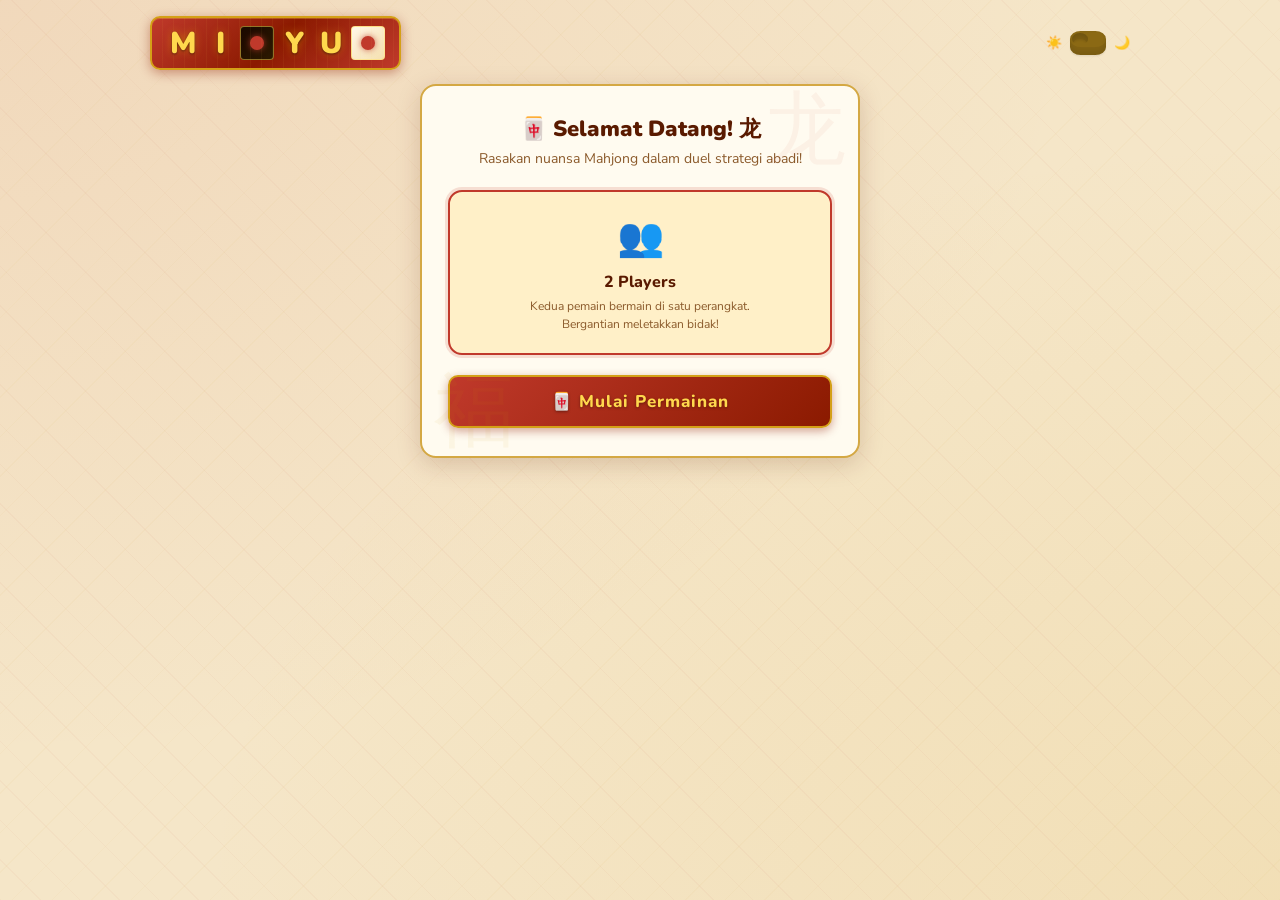
==== commit 33187eef: "update tema dan hiasan" ====
--- a/index.html
+++ b/index.html
@@ -3,12 +3,14 @@
   <head>
     <meta charset="UTF-8" />
     <meta name="viewport" content="width=device-width, initial-scale=1.0" />
-    <title>MeG0YouG0</title>
-    <link href="https://fonts.googleapis.com/css2?family=Nunito:wght@700;800;900&family=Nunito+Sans:wght@400;600;700&display=swap" rel="stylesheet" />
+    <title>MiGoYuGo — Mahjong Edition</title>
+    <link
+      href="https://fonts.googleapis.com/css2?family=Nunito:wght@700;800;900&family=Nunito+Sans:wght@400;600;700&display=swap"
+      rel="stylesheet"
+    />
     <link rel="stylesheet" href="style.css" />
   </head>
   <body>
-
     <!-- KONFETI CANVAS -->
     <canvas id="confetti-canvas"></canvas>
 
@@ -26,29 +28,39 @@
       <!-- Day / Night Toggle -->
       <div class="theme-toggle-wrap">
         <span>☀️</span>
-        <input class="pristine" type="checkbox" name="toggle" value="on" title="Night mode">
+        <input
+          class="pristine"
+          type="checkbox"
+          name="toggle"
+          value="on"
+          title="Night mode"
+        />
         <span>🌙</span>
       </div>
     </div>
 
     <!-- MODE SELECTION (hanya 2 Players) -->
-    <div class="mode-screen" id="modeScreen">
-      <h2>Selamat Datang!</h2>
-      <p>Siap bermain MigoYugo? Dua pemain, satu papan!</p>
+    <div class="mode-screen scene" id="modeScreen">
+      <h2>🀄 Selamat Datang! 龙</h2>
+      <p>Rasakan nuansa Mahjong dalam duel strategi abadi!</p>
       <div class="mode-cards">
         <div class="mode-card selected">
           <div class="mc-icon">👥</div>
           <h3>2 Players</h3>
-          <p>Kedua pemain bermain di satu perangkat.<br />Bergantian meletakkan bidak!</p>
+          <p>
+            Kedua pemain bermain di satu perangkat.<br />Bergantian meletakkan
+            bidak!
+          </p>
         </div>
       </div>
-      <button class="play-btn" onclick="startGameWithMode()">▶ Mulai Permainan</button>
+      <button class="play-btn" onclick="startGameWithMode()">
+        🀄 Mulai Permainan
+      </button>
     </div>
 
     <!-- GAME -->
     <div class="game-wrap" id="gameWrap">
       <div class="board-area">
-
         <!-- Player 2 (Black) -->
         <div class="info-bar top" id="topBar">
           <div class="player-info">
@@ -97,7 +109,9 @@
         </div>
 
         <div class="btn-row">
-          <button class="btn start" id="pauseBtn" onclick="pauseResume()">Pause</button>
+          <button class="btn start" id="pauseBtn" onclick="pauseResume()">
+            Pause
+          </button>
           <button class="btn reset" onclick="confirmReset()">Reset</button>
         </div>
 
@@ -116,20 +130,35 @@
           <button class="btn gray" onclick="goToMenu()">Menu</button>
         </div>
 
-        <div class="status-msg white-turn" id="statusMsg">White moves first!</div>
+        <div class="status-msg white-turn" id="statusMsg">
+          White moves first!
+        </div>
 
-        <button class="rules-toggle" onclick="toggleRules()">📋 How to Play</button>
+        <button class="rules-toggle" onclick="toggleRules()">
+          📋 How to Play
+        </button>
         <div class="rules-panel" id="rulesPanel">
           <h4>Objective</h4>
-          <p>Win by forming an <b>Igo</b> (4 Yugos in a line) or have the most Yugos at end (Wego).</p>
+          <p>
+            Win by forming an <b>Igo</b> (4 Yugos in a line) or have the most
+            Yugos at end (Wego).
+          </p>
           <h4>Migo</h4>
           <p>White moves first. Alternate placing pieces on any open square.</p>
           <h4>Yugo</h4>
-          <p>Form exactly 4 of your pieces in a line → last piece becomes a Yugo (red dot). All other Migos in the line are removed.</p>
+          <p>
+            Form exactly 4 of your pieces in a line → last piece becomes a Yugo
+            (red dot). All other Migos in the line are removed.
+          </p>
           <h4>No Long Lines</h4>
-          <p>Cannot create a line of more than 4 (Migos + Yugos) of your color.</p>
+          <p>
+            Cannot create a line of more than 4 (Migos + Yugos) of your color.
+          </p>
           <h4>Winning</h4>
-          <p><b>Igo:</b> 4 Yugos in a row = instant win!<br /><b>Wego:</b> No legal moves / board full → most Yugos wins.</p>
+          <p>
+            <b>Igo:</b> 4 Yugos in a row = instant win!<br /><b>Wego:</b> No
+            legal moves / board full → most Yugos wins.
+          </p>
         </div>
       </div>
     </div>
@@ -157,7 +186,6 @@
         </div>
       </div>
     </div>
-
     <script src="script.js"></script>
   </body>
 </html>
--- a/style.css
+++ b/style.css
@@ -7,17 +7,17 @@
   padding: 0;
 }
 
-/* ===== DAY/NIGHT TOGGLE (from snippet) ===== */
-body, input {
+/* ===== DAY/NIGHT TOGGLE ===== */
+body,
+input {
   font: 80px/1.5 sans-serif;
 }
-
-input[type=checkbox] {
-  --off: #c7cad1;
-  --mid: #829ad6;
-  --on: #255ff4;
+input[type="checkbox"] {
+  --off: #8b6914;
+  --mid: #c9960a;
+  --on: #e8b800;
   --transDur: 0.5s;
-  --timing: cubic-bezier(0.6,0,0.4,1);
+  --timing: cubic-bezier(0.6, 0, 0.4, 1);
   animation: bgOff var(--transDur) var(--timing);
   background-color: var(--off);
   border-radius: 0.67em / 0.5em;
@@ -34,7 +34,7 @@
   appearance: none;
   -webkit-tap-highlight-color: transparent;
 }
-input[type=checkbox]:before {
+input[type="checkbox"]:before {
   animation: handleOff var(--transDur) var(--timing);
   background-attachment: fixed;
   background-position: 50% calc(50% - 0.1875em);
@@ -52,139 +52,189 @@
   width: 1em;
   height: 0.75em;
 }
-input[type=checkbox]:checked {
+input[type="checkbox"]:checked {
   animation: bgOn var(--transDur) var(--timing) forwards;
 }
-input[type=checkbox]:checked:before {
+input[type="checkbox"]:checked:before {
   animation: handleOn var(--transDur) var(--timing) forwards;
 }
-input[type=checkbox]:focus {
+input[type="checkbox"]:focus {
   outline: none;
 }
-input[type=checkbox].pristine,
-input[type=checkbox].pristine:before {
+input[type="checkbox"].pristine,
+input[type="checkbox"].pristine:before {
   animation: none;
 }
 
-/* ===== ANIMATIONS (toggle) ===== */
 @keyframes bgOff {
-  from { background-color: var(--on); }
-  50%  { background-color: var(--mid); }
-  to   { background-color: var(--off); }
+  from {
+    background-color: var(--on);
+  }
+  50% {
+    background-color: var(--mid);
+  }
+  to {
+    background-color: var(--off);
+  }
 }
 @keyframes bgOn {
-  from { background-color: var(--off); }
-  50%  { background-color: var(--mid); }
-  to   { background-color: var(--on); }
+  from {
+    background-color: var(--off);
+  }
+  50% {
+    background-color: var(--mid);
+  }
+  to {
+    background-color: var(--on);
+  }
 }
 @keyframes handleOff {
   from {
-    box-shadow: 0 0.175em 0.175em 0 #0001 inset, 0 0.375em 0 #0002 inset, 0 0.375em 0 var(--on) inset, 0 0.475em 0.1em #0001 inset;
-    left: 1.125em; width: 1em;
+    box-shadow:
+      0 0.175em 0.175em 0 #0001 inset,
+      0 0.375em 0 #0002 inset,
+      0 0.375em 0 var(--on) inset,
+      0 0.475em 0.1em #0001 inset;
+    left: 1.125em;
+    width: 1em;
   }
   50% {
-    box-shadow: 0 0.175em 0.175em 0 #0001 inset, 0 0.375em 0 #0002 inset, 0 0.375em 0 var(--mid) inset, 0 0.475em 0.1em #0001 inset;
-    left: 0.125em; width: 2em;
+    box-shadow:
+      0 0.175em 0.175em 0 #0001 inset,
+      0 0.375em 0 #0002 inset,
+      0 0.375em 0 var(--mid) inset,
+      0 0.475em 0.1em #0001 inset;
+    left: 0.125em;
+    width: 2em;
   }
   to {
-    box-shadow: 0 0.175em 0.175em 0 #0001 inset, 0 0.375em 0 #0002 inset, 0 0.375em 0 var(--off) inset, 0 0.475em 0.1em #0001 inset;
-    left: 0.125em; width: 1em;
+    box-shadow:
+      0 0.175em 0.175em 0 #0001 inset,
+      0 0.375em 0 #0002 inset,
+      0 0.375em 0 var(--off) inset,
+      0 0.475em 0.1em #0001 inset;
+    left: 0.125em;
+    width: 1em;
   }
 }
 @keyframes handleOn {
   from {
-    box-shadow: 0 0.175em 0.175em 0 #0001 inset, 0 0.375em 0 #0002 inset, 0 0.375em 0 var(--off) inset, 0 0.475em 0.1em #0001 inset;
-    left: 0.125em; width: 1em;
+    box-shadow:
+      0 0.175em 0.175em 0 #0001 inset,
+      0 0.375em 0 #0002 inset,
+      0 0.375em 0 var(--off) inset,
+      0 0.475em 0.1em #0001 inset;
+    left: 0.125em;
+    width: 1em;
   }
   50% {
-    box-shadow: 0 0.175em 0.175em 0 #0001 inset, 0 0.375em 0 #0002 inset, 0 0.375em 0 var(--mid) inset, 0 0.475em 0.1em #0001 inset;
-    left: 0.125em; width: 2em;
+    box-shadow:
+      0 0.175em 0.175em 0 #0001 inset,
+      0 0.375em 0 #0002 inset,
+      0 0.375em 0 var(--mid) inset,
+      0 0.475em 0.1em #0001 inset;
+    left: 0.125em;
+    width: 2em;
   }
   to {
-    box-shadow: 0 0.175em 0.175em 0 #0001 inset, 0 0.375em 0 #0002 inset, 0 0.375em 0 var(--on) inset, 0 0.475em 0.1em #0001 inset;
-    left: 1.125em; width: 1em;
-  }
-}
-
-/* ===== THEME VARIABLES ===== */
+    box-shadow:
+      0 0.175em 0.175em 0 #0001 inset,
+      0 0.375em 0 #0002 inset,
+      0 0.375em 0 var(--on) inset,
+      0 0.475em 0.1em #0001 inset;
+    left: 1.125em;
+    width: 1em;
+  }
+}
+
+/* ===== THEME VARIABLES — DAY (Chinese Red-Gold) ===== */
 :root {
-  --bg-body:       #d0dff0;
-  --bg-card:       #ffffff;
-  --bg-input:      #f8fbff;
-  --bg-history:    #f0f4fa;
-  --bg-status:     #e8f4e8;
-  --bg-rules:      #f8fbff;
-  --bg-pass:       #fff8e0;
-  --bg-modal-sc:   #f0f4fa;
-  --text-primary:  #1a2a4a;
-  --text-secondary:#5a7090;
-  --text-status:   #2a5a2a;
-  --border-card:   #c8d8ec;
-  --border-status: #90c890;
-  --board-outer:   #a8c8e8;
-  --board-grid:    #b8d8f0;
-  --board-cell:    #c8e0f4;
-  --board-border:  #a0c0dc;
-  --cell-hover:    #b0cce8;
-  --cell-last:     #9ad8f0;
-  --col-label:     #4a6080;
-  --info-top:      #2c3e6b;
-  --info-bottom:   #3a3a3a;
-  --badge-bg:      #e8f0fd;
-  --badge-border:  #b8cef0;
-  --badge-text:    #2a4a80;
-  --badge-sub:     #5a7090;
-  --shadow-card:   rgba(0,0,0,0.15);
-  --shadow-board:  rgba(0,0,0,0.18);
-  --modal-bg:      rgba(0,0,0,0.55);
-  --mbtn-sec-bg:   #e0e8f4;
-  --mbtn-sec-txt:  #2a4a80;
-  --rules-border:  #a0b8d8;
-  --rules-txt:     #3a6080;
-  --history-bottom:#e0e8f4;
-  --history-num:   #4a6080;
-  --history-txt:   #2a3a5a;
-  --scrollbar:     #aac;
-}
-
+  --bg-body: #f5e6c8;
+  --bg-body2: #e8d5a8;
+  --bg-card: #fffbf0;
+  --bg-input: #fff8ec;
+  --bg-history: #fdf3e0;
+  --bg-status: #fef9ec;
+  --bg-rules: #fff8ec;
+  --bg-pass: #fff3cc;
+  --bg-modal-sc: #fdf3e0;
+  --text-primary: #5a1a00;
+  --text-secondary: #8b5a2b;
+  --text-status: #7a3a00;
+  --border-card: #d4a843;
+  --border-status: #c89020;
+  --board-outer: #3d6b2a;
+  --board-grid: #4a7d33;
+  --board-cell: #558b3a;
+  --board-border: #3a5e26;
+  --cell-hover: #6aab48;
+  --cell-last: #82c95a;
+  --col-label: #e8f0d8;
+  --info-top: #8b1a00;
+  --info-bottom: #5a1200;
+  --badge-bg: #fff0c8;
+  --badge-border: #d4a843;
+  --badge-text: #7a3a00;
+  --badge-sub: #a06020;
+  --shadow-card: rgba(90, 26, 0, 0.18);
+  --shadow-board: rgba(0, 0, 0, 0.3);
+  --modal-bg: rgba(60, 20, 0, 0.65);
+  --mbtn-sec-bg: #f5e6c8;
+  --mbtn-sec-txt: #7a3a00;
+  --rules-border: #d4a843;
+  --rules-txt: #7a3a00;
+  --history-bottom: #e8d4a0;
+  --history-num: #a06020;
+  --history-txt: #5a2a00;
+  --scrollbar: #c89020;
+
+  /* Chinese pattern colors */
+  --cn-red: #c0392b;
+  --cn-gold: #d4a017;
+  --cn-dark-red: #8b1a00;
+  --cn-green: #2d6a1f;
+}
+
+/* ===== NIGHT MODE (Dark Lacquer) ===== */
 body.night-mode {
-  --bg-body:       #1a1f2e;
-  --bg-card:       #242a3d;
-  --bg-input:      #1e2435;
-  --bg-history:    #1e2435;
-  --bg-status:     #1e3020;
-  --bg-rules:      #1e2435;
-  --bg-pass:       #2d2a10;
-  --bg-modal-sc:   #1e2435;
-  --text-primary:  #d8e4f8;
-  --text-secondary:#8aa0c0;
-  --text-status:   #6ac070;
-  --border-card:   #3a4a64;
-  --border-status: #3a7040;
-  --board-outer:   #2a3a5a;
-  --board-grid:    #243250;
-  --board-cell:    #2c3e5a;
-  --board-border:  #3a5070;
-  --cell-hover:    #354870;
-  --cell-last:     #1e5080;
-  --col-label:     #7090b8;
-  --info-top:      #1a2545;
-  --info-bottom:   #252525;
-  --badge-bg:      #1e2c50;
-  --badge-border:  #2a3e6a;
-  --badge-text:    #90b4e8;
-  --badge-sub:     #7090b8;
-  --shadow-card:   rgba(0,0,0,0.4);
-  --shadow-board:  rgba(0,0,0,0.5);
-  --modal-bg:      rgba(0,0,0,0.75);
-  --mbtn-sec-bg:   #2a3a5a;
-  --mbtn-sec-txt:  #90b4e8;
-  --rules-border:  #3a5070;
-  --rules-txt:     #7090b8;
-  --history-bottom:#2a3a5a;
-  --history-num:   #7090b8;
-  --history-txt:   #90b0d8;
-  --scrollbar:     #4a6080;
+  --bg-body: #1a0e05;
+  --bg-body2: #140b04;
+  --bg-card: #2a1608;
+  --bg-input: #221205;
+  --bg-history: #221205;
+  --bg-status: #1e1505;
+  --bg-rules: #221205;
+  --bg-pass: #2a1e05;
+  --bg-modal-sc: #221205;
+  --text-primary: #f5d070;
+  --text-secondary: #c8902a;
+  --text-status: #e8c050;
+  --border-card: #8b5a10;
+  --border-status: #a07010;
+  --board-outer: #1a3a10;
+  --board-grid: #1e4514;
+  --board-cell: #224e18;
+  --board-border: #1a3a10;
+  --cell-hover: #2a5e1e;
+  --cell-last: #357025;
+  --col-label: #90b870;
+  --info-top: #3d0a00;
+  --info-bottom: #250800;
+  --badge-bg: #2a1a05;
+  --badge-border: #7a5010;
+  --badge-text: #e8c050;
+  --badge-sub: #c8902a;
+  --shadow-card: rgba(0, 0, 0, 0.5);
+  --shadow-board: rgba(0, 0, 0, 0.7);
+  --modal-bg: rgba(0, 0, 0, 0.8);
+  --mbtn-sec-bg: #2a1a05;
+  --mbtn-sec-txt: #e8c050;
+  --rules-border: #7a5010;
+  --rules-txt: #c8902a;
+  --history-bottom: #3a2010;
+  --history-num: #c8902a;
+  --history-txt: #e8c050;
+  --scrollbar: #8b5a10;
 }
 
 /* ===== BODY ===== */
@@ -192,7 +242,18 @@
   font-family: "Nunito Sans", sans-serif;
   font-size: initial;
   line-height: initial;
-  background: var(--bg-body);
+  background:
+    radial-gradient(
+      ellipse at top left,
+      rgba(192, 57, 43, 0.08) 0%,
+      transparent 60%
+    ),
+    radial-gradient(
+      ellipse at bottom right,
+      rgba(212, 160, 23, 0.1) 0%,
+      transparent 60%
+    ),
+    var(--bg-body);
   min-height: 100vh;
   display: flex;
   flex-direction: column;
@@ -202,7 +263,35 @@
   transition: background 0.4s;
 }
 
-/* ===== TOP BAR (logo + toggle) ===== */
+/* Chinese pattern bg overlay */
+body::before {
+  content: "";
+  position: fixed;
+  inset: 0;
+  background-image:
+    repeating-linear-gradient(
+      45deg,
+      rgba(192, 57, 43, 0.03) 0px,
+      rgba(192, 57, 43, 0.03) 1px,
+      transparent 1px,
+      transparent 28px
+    ),
+    repeating-linear-gradient(
+      -45deg,
+      rgba(212, 160, 23, 0.03) 0px,
+      rgba(212, 160, 23, 0.03) 1px,
+      transparent 1px,
+      transparent 28px
+    );
+  pointer-events: none;
+  z-index: 0;
+}
+body > * {
+  position: relative;
+  z-index: 1;
+}
+
+/* ===== TOP BAR ===== */
 .top-header {
   display: flex;
   align-items: center;
@@ -211,7 +300,6 @@
   max-width: 980px;
   margin-bottom: 14px;
 }
-
 .theme-toggle-wrap {
   display: flex;
   align-items: center;
@@ -221,47 +309,73 @@
   font-weight: 700;
   color: var(--text-secondary);
 }
-
-.theme-toggle-wrap input[type=checkbox] {
-  font-size: 16px; /* scales the em-based toggle */
+.theme-toggle-wrap input[type="checkbox"] {
+  font-size: 16px;
 }
 
 /* ===== LOGO ===== */
 .logo {
   display: flex;
-  gap: 4px;
-  background: #3a8fd6;
+  gap: 3px;
+  background: linear-gradient(135deg, #c0392b 0%, #8b1a00 50%, #c0392b 100%);
   border-radius: 10px;
   padding: 8px 14px;
   align-items: center;
+  border: 2px solid var(--cn-gold);
+  box-shadow:
+    0 3px 12px rgba(139, 26, 0, 0.4),
+    inset 0 1px 0 rgba(255, 215, 80, 0.3);
+  position: relative;
+  overflow: hidden;
+}
+.logo::before {
+  content: "";
+  position: absolute;
+  inset: 0;
+  background: repeating-linear-gradient(
+    90deg,
+    transparent 0,
+    transparent 10px,
+    rgba(255, 215, 80, 0.05) 10px,
+    rgba(255, 215, 80, 0.05) 11px
+  );
 }
 .logo-letter {
   font-family: "Nunito", sans-serif;
   font-weight: 900;
-  font-size: 32px;
-  color: #fff;
-  width: 36px;
-  height: 36px;
+  font-size: 30px;
+  color: #ffd84d;
+  width: 34px;
+  height: 34px;
   display: flex;
   align-items: center;
   justify-content: center;
-  text-shadow: 2px 2px 0 rgba(0,0,0,0.15);
+  text-shadow:
+    0 1px 3px rgba(0, 0, 0, 0.5),
+    0 0 8px rgba(255, 200, 0, 0.4);
+  position: relative;
 }
 .logo-dot {
-  width: 36px;
-  height: 36px;
+  width: 34px;
+  height: 34px;
+  border-radius: 4px;
+  display: flex;
+  align-items: center;
+  justify-content: center;
+  border: 1.5px solid rgba(255, 215, 80, 0.5);
+}
+.logo-dot.dark {
+  background: linear-gradient(135deg, #1a0800, #2d1a00);
+}
+.logo-dot.light {
+  background: linear-gradient(135deg, #fff8e8, #f5e0b0);
+}
+.logo-dot .inner {
+  width: 14px;
+  height: 14px;
   border-radius: 50%;
-  display: flex;
-  align-items: center;
-  justify-content: center;
-}
-.logo-dot.dark  { background: #1a1a2e; }
-.logo-dot.light { background: #fff; }
-.logo-dot .inner {
-  width: 12px;
-  height: 12px;
-  border-radius: 50%;
-  background: #e74c3c;
+  background: var(--cn-red);
+  box-shadow: 0 0 6px rgba(192, 57, 43, 0.8);
 }
 
 /* ===== MODE SCREEN ===== */
@@ -273,7 +387,32 @@
   width: 100%;
   max-width: 440px;
   text-align: center;
-  transition: background 0.4s, box-shadow 0.4s;
+  border: 2px solid var(--border-card);
+  position: relative;
+  overflow: hidden;
+  transition:
+    background 0.4s,
+    box-shadow 0.4s;
+}
+.mode-screen::before {
+  content: "龙";
+  position: absolute;
+  top: -10px;
+  right: 12px;
+  font-size: 80px;
+  color: rgba(192, 57, 43, 0.05);
+  font-family: serif;
+  pointer-events: none;
+}
+.mode-screen::after {
+  content: "福";
+  position: absolute;
+  bottom: -10px;
+  left: 12px;
+  font-size: 80px;
+  color: rgba(212, 160, 23, 0.06);
+  font-family: serif;
+  pointer-events: none;
 }
 .mode-screen h2 {
   font-family: "Nunito", sans-serif;
@@ -302,14 +441,14 @@
   transition: all 0.15s;
 }
 .mode-card:hover {
-  border-color: #3a8fd6;
+  border-color: var(--cn-red);
   background: var(--cell-hover);
   transform: translateY(-2px);
 }
 .mode-card.selected {
-  border-color: #3a6fd6;
+  border-color: var(--cn-red);
   background: var(--badge-bg);
-  box-shadow: 0 0 0 3px rgba(58,111,214,0.15);
+  box-shadow: 0 0 0 3px rgba(192, 57, 43, 0.15);
 }
 .mode-card .mc-icon {
   font-size: 38px;
@@ -328,21 +467,32 @@
   margin: 0;
   line-height: 1.5;
 }
+
 .play-btn {
   width: 100%;
   padding: 13px;
-  background: #3a6fd6;
-  color: #fff;
-  border: none;
+  background: linear-gradient(135deg, #c0392b, #8b1a00);
+  color: #ffd84d;
+  border: 2px solid var(--cn-gold);
   border-radius: 10px;
   cursor: pointer;
   font-family: "Nunito", sans-serif;
   font-weight: 800;
   font-size: 17px;
-  transition: filter 0.1s, transform 0.08s;
-}
-.play-btn:hover  { filter: brightness(1.08); transform: translateY(-1px); }
-.play-btn:active { transform: translateY(0); }
+  transition:
+    filter 0.1s,
+    transform 0.08s;
+  box-shadow: 0 3px 10px rgba(139, 26, 0, 0.4);
+  text-shadow: 0 1px 3px rgba(0, 0, 0, 0.4);
+  letter-spacing: 1px;
+}
+.play-btn:hover {
+  filter: brightness(1.1);
+  transform: translateY(-1px);
+}
+.play-btn:active {
+  transform: translateY(0);
+}
 
 /* ===== GAME WRAP ===== */
 .game-wrap {
@@ -352,7 +502,9 @@
   max-width: 980px;
   width: 100%;
 }
-.game-wrap.visible { display: flex; }
+.game-wrap.visible {
+  display: flex;
+}
 
 /* ===== BOARD AREA ===== */
 .board-area {
@@ -362,64 +514,122 @@
   flex-direction: column;
   border-radius: 10px;
   overflow: hidden;
-  box-shadow: 0 4px 16px var(--shadow-board);
-}
+  box-shadow: 0 4px 20px var(--shadow-board);
+  border: 2px solid var(--cn-gold);
+}
+
+/* Info bars */
 .info-bar {
   display: flex;
   align-items: center;
   justify-content: space-between;
-  padding: 8px 14px;
+  padding: 9px 14px;
   font-size: 15px;
   font-weight: 700;
-  color: #fff;
+  color: #ffd84d;
   transition: box-shadow 0.2s;
-}
-.info-bar.top    { background: var(--info-top); }
-.info-bar.bottom { background: var(--info-bottom); }
-.info-bar.active-turn { box-shadow: inset 0 0 0 3px #f0c040; }
+  background-image: repeating-linear-gradient(
+    90deg,
+    transparent 0,
+    transparent 20px,
+    rgba(255, 215, 80, 0.04) 20px,
+    rgba(255, 215, 80, 0.04) 21px
+  );
+}
+.info-bar.top {
+  background-color: var(--info-top);
+}
+.info-bar.bottom {
+  background-color: var(--info-bottom);
+}
+.info-bar.active-turn {
+  box-shadow: inset 0 0 0 3px var(--cn-gold);
+}
 .info-bar .piece-icon {
-  width: 26px; height: 26px;
-  border-radius: 50%;
+  width: 28px;
+  height: 28px;
+  border-radius: 4px;
   display: inline-flex;
   align-items: center;
   justify-content: center;
   margin-right: 8px;
-  box-shadow: 0 2px 4px rgba(0,0,0,0.3);
-}
-.info-bar .piece-icon.black { background: radial-gradient(circle at 35% 35%, #555, #1a1a1a); }
-.info-bar .piece-icon.white { background: radial-gradient(circle at 35% 35%, #fff, #c8c8c8); }
-.info-bar .timer { font-size: 16px; font-weight: 800; }
-.info-bar .player-info { display: flex; align-items: center; }
+  box-shadow: 0 2px 6px rgba(0, 0, 0, 0.5);
+  overflow: hidden;
+}
+/* Piece icons in info bar — mahjong mini tiles */
+.info-bar .piece-icon.black {
+  background: linear-gradient(135deg, #1e4a14, #0e2a08);
+  border: 1.5px solid #4a8a30;
+}
+.info-bar .piece-icon.white {
+  background: linear-gradient(135deg, #f0fff0, #d0eed0);
+  border: 1.5px solid #3a7a28;
+}
+.info-bar .timer {
+  font-size: 16px;
+  font-weight: 800;
+  font-variant-numeric: tabular-nums;
+  color: #ffd84d;
+}
+.info-bar .player-info {
+  display: flex;
+  align-items: center;
+}
 .turn-arrow {
   font-size: 16px;
   margin-left: 6px;
   opacity: 0;
   transition: opacity 0.2s;
-}
-.info-bar.active-turn .turn-arrow { opacity: 1; }
+  color: var(--cn-gold);
+}
+.info-bar.active-turn .turn-arrow {
+  opacity: 1;
+}
 .yugo-badge {
   display: inline-flex;
   align-items: center;
   gap: 5px;
-  background: rgba(255,255,255,0.15);
+  background: rgba(255, 215, 80, 0.15);
   border-radius: 20px;
   padding: 2px 10px;
 }
 .yugo-badge .dot-icon {
-  width: 10px; height: 10px;
+  width: 10px;
+  height: 10px;
   border-radius: 50%;
   background: #e74c3c;
+  box-shadow: 0 0 4px rgba(231, 76, 60, 0.7);
 }
 
 /* ===== BOARD ===== */
 .board-outer {
   background: var(--board-outer);
   padding: 8px 8px 2px 8px;
-}
+  position: relative;
+}
+/* Decorative corner elements */
+.board-outer::before,
+.board-outer::after {
+  content: "✦";
+  position: absolute;
+  font-size: 10px;
+  color: rgba(255, 215, 80, 0.4);
+  z-index: 2;
+  pointer-events: none;
+}
+.board-outer::before {
+  top: 3px;
+  left: 3px;
+}
+.board-outer::after {
+  top: 3px;
+  right: 3px;
+}
+
 .board-grid {
   display: grid;
   grid-template-columns: repeat(8, 1fr);
-  border: 1px solid #7aaac8;
+  border: 2px solid rgba(255, 215, 80, 0.3);
   background: var(--board-grid);
 }
 .board-col-labels {
@@ -434,6 +644,8 @@
   font-weight: 700;
   color: var(--col-label);
 }
+
+/* ===== CELLS ===== */
 .cell {
   width: 72px;
   height: 72px;
@@ -446,39 +658,102 @@
   position: relative;
   transition: background 0.12s;
 }
-.cell:hover:not(.occupied) { background: var(--cell-hover); }
+/* Subtle grid pattern on cells */
+.cell::after {
+  content: "";
+  position: absolute;
+  inset: 0;
+  background:
+    linear-gradient(rgba(255, 255, 255, 0.03) 1px, transparent 1px),
+    linear-gradient(90deg, rgba(255, 255, 255, 0.03) 1px, transparent 1px);
+  background-size: 8px 8px;
+  pointer-events: none;
+}
+.cell:hover:not(.occupied) {
+  background: var(--cell-hover);
+}
 .cell.highlight-last {
   background: var(--cell-last);
-  border-color: #60a8cc;
-}
+  border-color: rgba(255, 215, 80, 0.5);
+  box-shadow: inset 0 0 8px rgba(255, 215, 80, 0.2);
+}
+
+/* ===== MAHJONG TILES ===== */
 .migo {
-  width: 54px; height: 54px;
+  width: 56px;
+  height: 56px;
+  border-radius: 5px;
+  display: flex;
+  align-items: center;
+  justify-content: center;
+  position: relative;
+  flex-shrink: 0;
+  overflow: hidden;
+}
+
+/* WHITE MIGO: ivory tile with green bamboo/circle character */
+.migo.white {
+  background: linear-gradient(160deg, #f8fff8 0%, #e8f8e8 40%, #d0eed0 100%);
+  border-top: 2px solid #ffffff;
+  border-left: 2px solid #d8f0d8;
+  border-right: 2px solid #8ab88a;
+  border-bottom: 3px solid #6a9a6a;
+  box-shadow:
+    0 3px 8px rgba(0, 0, 0, 0.35),
+    inset 0 1px 0 rgba(255, 255, 255, 0.9),
+    inset 0 -1px 0 rgba(0, 100, 0, 0.15);
+}
+/* BLACK MIGO: deep green tile with white/ivory character */
+.migo.black {
+  background: linear-gradient(160deg, #2a5e1a 0%, #1e4a12 40%, #163a0e 100%);
+  border-top: 2px solid #3a7a28;
+  border-left: 2px solid #2e6620;
+  border-right: 2px solid #0e2a08;
+  border-bottom: 3px solid #0a1e06;
+  box-shadow:
+    0 3px 8px rgba(0, 0, 0, 0.5),
+    inset 0 1px 0 rgba(100, 200, 80, 0.2),
+    inset 0 -1px 0 rgba(0, 0, 0, 0.3);
+}
+
+/* SVG character inside tile */
+.migo svg {
+  width: 44px;
+  height: 44px;
+  position: relative;
+  z-index: 1;
+}
+
+/* Pop animation */
+.migo.pop {
+  animation: placePop 0.25s cubic-bezier(0.34, 1.56, 0.64, 1);
+}
+@keyframes placePop {
+  0% {
+    transform: scale(0.3) rotate(-10deg);
+    opacity: 0.4;
+  }
+  60% {
+    transform: scale(1.08) rotate(2deg);
+  }
+  100% {
+    transform: scale(1) rotate(0deg);
+    opacity: 1;
+  }
+}
+
+/* ===== YUGO DOT ===== */
+.yugo-dot {
+  position: absolute;
+  width: 16px;
+  height: 16px;
   border-radius: 50%;
-  display: flex;
-  align-items: center;
-  justify-content: center;
-  position: relative;
-  flex-shrink: 0;
-}
-.migo.black {
-  background: radial-gradient(circle at 35% 30%, #5a5a7a, #1a1a2e);
-  box-shadow: inset 0 -3px 6px rgba(0,0,0,0.4), 0 3px 8px rgba(0,0,0,0.35);
-}
-.migo.white {
-  background: radial-gradient(circle at 35% 30%, #ffffff, #d8d8d8);
-  box-shadow: inset 0 -3px 6px rgba(0,0,0,0.15), 0 3px 8px rgba(0,0,0,0.2);
-}
-.migo.pop { animation: placePop 0.22s ease; }
-@keyframes placePop {
-  0%   { transform: scale(0.5); opacity: 0.5; }
-  60%  { transform: scale(1.12); }
-  100% { transform: scale(1); opacity: 1; }
-}
-.yugo-dot {
-  width: 14px; height: 14px;
-  border-radius: 50%;
-  background: #e74c3c;
-  box-shadow: 0 0 4px rgba(231,76,60,0.7);
+  background: radial-gradient(circle at 35% 30%, #ff6b6b, #c0392b);
+  box-shadow:
+    0 0 6px rgba(231, 76, 60, 0.8),
+    0 0 12px rgba(231, 76, 60, 0.4);
+  border: 1.5px solid rgba(255, 150, 150, 0.5);
+  z-index: 5;
 }
 
 /* ===== SIDEBAR ===== */
@@ -489,7 +764,10 @@
   flex-direction: column;
   gap: 11px;
 }
-.btn-row { display: flex; gap: 8px; }
+.btn-row {
+  display: flex;
+  gap: 8px;
+}
 .btn {
   flex: 1;
   padding: 9px 0;
@@ -499,15 +777,42 @@
   border: none;
   border-radius: 8px;
   cursor: pointer;
-  transition: filter 0.1s, transform 0.08s;
-}
-.btn:hover  { filter: brightness(1.08); transform: translateY(-1px); }
-.btn:active { transform: translateY(0); filter: brightness(0.95); }
-.btn.start  { background: #3a6fd6; color: #fff; }
-.btn.reset  { background: #2c3e6b; color: #fff; }
-.btn.blue   { background: #3a8fd6; color: #fff; }
-.btn.gray   { background: #7a8a9a; color: #fff; }
-
+  transition:
+    filter 0.1s,
+    transform 0.08s;
+  letter-spacing: 0.3px;
+}
+.btn:hover {
+  filter: brightness(1.08);
+  transform: translateY(-1px);
+}
+.btn:active {
+  transform: translateY(0);
+  filter: brightness(0.95);
+}
+.btn.start {
+  background: linear-gradient(135deg, #c0392b, #8b1a00);
+  color: #ffd84d;
+  border: 1px solid var(--cn-gold);
+  text-shadow: 0 1px 2px rgba(0, 0, 0, 0.4);
+}
+.btn.reset {
+  background: linear-gradient(135deg, #2d5a1e, #1a3a10);
+  color: #a8d890;
+  border: 1px solid #4a8a30;
+}
+.btn.blue {
+  background: linear-gradient(135deg, #8b5a00, #5a3800);
+  color: #ffd84d;
+  border: 1px solid var(--cn-gold);
+}
+.btn.gray {
+  background: linear-gradient(135deg, #4a3020, #2a1a0e);
+  color: #c8a870;
+  border: 1px solid #6a4820;
+}
+
+/* Mode badge */
 .mode-badge {
   background: var(--badge-bg);
   border: 1px solid var(--badge-border);
@@ -520,7 +825,9 @@
   font-weight: 700;
   color: var(--badge-text);
 }
-.mode-badge .badge-icon { font-size: 18px; }
+.mode-badge .badge-icon {
+  font-size: 18px;
+}
 .badge-sub {
   font-size: 11px;
   font-weight: 600;
@@ -528,6 +835,7 @@
   margin-top: 1px;
 }
 
+/* History */
 .history-panel {
   background: var(--bg-history);
   border-radius: 10px;
@@ -547,7 +855,9 @@
   overflow-y: auto;
   font-size: 13px;
 }
-.history-list::-webkit-scrollbar { width: 5px; }
+.history-list::-webkit-scrollbar {
+  width: 5px;
+}
 .history-list::-webkit-scrollbar-thumb {
   background: var(--scrollbar);
   border-radius: 3px;
@@ -559,11 +869,21 @@
   border-bottom: 1px solid var(--history-bottom);
   color: var(--history-txt);
 }
-.history-row:last-child { border-bottom: none; }
-.history-row .move-num  { font-weight: 700; color: var(--history-num); }
-.history-row .move      { font-weight: 600; }
-.history-row .move.yugo { color: #e74c3c; }
-
+.history-row:last-child {
+  border-bottom: none;
+}
+.history-row .move-num {
+  font-weight: 700;
+  color: var(--history-num);
+}
+.history-row .move {
+  font-weight: 600;
+}
+.history-row .move.yugo {
+  color: #e74c3c;
+}
+
+/* Status */
 .status-msg {
   background: var(--bg-status);
   border: 1px solid var(--border-status);
@@ -577,30 +897,68 @@
   display: flex;
   align-items: center;
   justify-content: center;
-  transition: background 0.2s, border-color 0.2s, color 0.2s;
-}
-.status-msg.white-turn { background: #f4f4f4; border-color: #bbb; color: #333; }
-.status-msg.black-turn { background: #e0e4f0; border-color: #8090b8; color: #1a2a4a; }
-.status-msg.yugo       { background: #fff0e0; border-color: #e09050; color: #7a3a10; }
-.status-msg.warn       { background: #fff0e0; border-color: #e09050; color: #7a3a10; }
-
-body.night-mode .status-msg.white-turn { background: #2a2a2a; border-color: #555; color: #ccc; }
-body.night-mode .status-msg.black-turn { background: #1e2440; border-color: #4a5888; color: #90b0d8; }
-body.night-mode .status-msg.yugo       { background: #2a1e10; border-color: #7a4a20; color: #e0a060; }
-body.night-mode .status-msg.warn       { background: #2a1e10; border-color: #7a4a20; color: #e0a060; }
-
+  transition:
+    background 0.2s,
+    border-color 0.2s,
+    color 0.2s;
+}
+.status-msg.white-turn {
+  background: #f0fff0;
+  border-color: #5a9a40;
+  color: #2a5a1a;
+}
+.status-msg.black-turn {
+  background: #f8f0d8;
+  border-color: #c89020;
+  color: #5a3800;
+}
+.status-msg.yugo {
+  background: #fff0cc;
+  border-color: #e09020;
+  color: #7a4400;
+}
+.status-msg.warn {
+  background: #fff0cc;
+  border-color: #e09020;
+  color: #7a4400;
+}
+
+body.night-mode .status-msg.white-turn {
+  background: #0e2a08;
+  border-color: #3a6a28;
+  color: #80c060;
+}
+body.night-mode .status-msg.black-turn {
+  background: #1e1505;
+  border-color: #8b6010;
+  color: #e8c050;
+}
+body.night-mode .status-msg.yugo {
+  background: #1e1505;
+  border-color: #8b6010;
+  color: #e8c050;
+}
+body.night-mode .status-msg.warn {
+  background: #1e1505;
+  border-color: #8b6010;
+  color: #e8c050;
+}
+
+/* Pass notice */
 .pass-notice {
   display: none;
   background: var(--bg-pass);
-  border: 1px solid #e0c050;
+  border: 1px solid var(--cn-gold);
   border-radius: 8px;
   padding: 8px 10px;
   font-size: 12px;
   font-weight: 700;
-  color: #7a6010;
+  color: #7a4400;
   text-align: center;
 }
-.pass-notice.show { display: block; }
+.pass-notice.show {
+  display: block;
+}
 
 /* ===== MODAL ===== */
 .modal-backdrop {
@@ -612,7 +970,9 @@
   align-items: center;
   justify-content: center;
 }
-.modal-backdrop.show { display: flex; }
+.modal-backdrop.show {
+  display: flex;
+}
 .modal {
   background: var(--bg-card);
   border-radius: 14px;
@@ -621,8 +981,19 @@
   width: 92%;
   text-align: center;
   box-shadow: 0 8px 32px var(--shadow-card);
+  border: 2px solid var(--cn-gold);
   position: relative;
   overflow: hidden;
+}
+.modal::before {
+  content: "🀄";
+  position: absolute;
+  top: -8px;
+  left: 50%;
+  transform: translateX(-50%);
+  font-size: 36px;
+  pointer-events: none;
+  z-index: 0;
 }
 .modal h2 {
   font-family: "Nunito", sans-serif;
@@ -630,32 +1001,53 @@
   font-size: 25px;
   color: var(--text-primary);
   margin-bottom: 6px;
+  position: relative;
+  z-index: 1;
+  margin-top: 20px;
 }
 .modal .modal-sub {
   color: var(--text-secondary);
   font-size: 14px;
   margin-bottom: 14px;
   line-height: 1.6;
+  position: relative;
+  z-index: 1;
 }
 .modal-scores {
   display: flex;
   gap: 12px;
   justify-content: center;
   margin-bottom: 18px;
+  position: relative;
+  z-index: 1;
 }
 .sc {
   background: var(--bg-modal-sc);
   border-radius: 10px;
   padding: 10px 18px;
   text-align: center;
-}
-.sc .sc-name { font-size: 12px; font-weight: 700; color: var(--text-secondary); }
-.sc .sc-num  { font-size: 24px; font-weight: 900; color: var(--text-primary); }
-.sc .sc-lbl  { font-size: 11px; color: #888; }
+  border: 1px solid var(--border-card);
+}
+.sc .sc-name {
+  font-size: 12px;
+  font-weight: 700;
+  color: var(--text-secondary);
+}
+.sc .sc-num {
+  font-size: 24px;
+  font-weight: 900;
+  color: var(--text-primary);
+}
+.sc .sc-lbl {
+  font-size: 11px;
+  color: #888;
+}
 .modal-btns {
   display: flex;
   gap: 10px;
   justify-content: center;
+  position: relative;
+  z-index: 1;
 }
 .mbtn {
   padding: 10px 20px;
@@ -667,9 +1059,19 @@
   font-size: 15px;
   transition: filter 0.1s;
 }
-.mbtn:hover { filter: brightness(1.08); }
-.mbtn.primary   { background: #3a6fd6; color: #fff; }
-.mbtn.secondary { background: var(--mbtn-sec-bg); color: var(--mbtn-sec-txt); }
+.mbtn:hover {
+  filter: brightness(1.08);
+}
+.mbtn.primary {
+  background: linear-gradient(135deg, #c0392b, #8b1a00);
+  color: #ffd84d;
+  border: 1px solid var(--cn-gold);
+}
+.mbtn.secondary {
+  background: var(--mbtn-sec-bg);
+  color: var(--mbtn-sec-txt);
+  border: 1px solid var(--border-card);
+}
 
 /* ===== RULES ===== */
 .rules-toggle {
@@ -683,7 +1085,9 @@
   cursor: pointer;
   width: 100%;
 }
-.rules-toggle:hover { background: var(--badge-bg); }
+.rules-toggle:hover {
+  background: var(--badge-bg);
+}
 .rules-panel {
   background: var(--bg-rules);
   border: 1px solid var(--border-card);
@@ -696,38 +1100,127 @@
   max-height: 190px;
   overflow-y: auto;
 }
-.rules-panel.show { display: block; }
+.rules-panel.show {
+  display: block;
+}
 .rules-panel h4 {
   font-weight: 800;
   margin: 6px 0 2px;
   color: var(--text-primary);
 }
-.rules-panel h4:first-child { margin-top: 0; }
-
-/* ===== WIN EFFECT — CONFETTI ===== */
+.rules-panel h4:first-child {
+  margin-top: 0;
+}
+
+/* ===== CONFETTI ===== */
 #confetti-canvas {
   position: fixed;
-  top: 0; left: 0;
-  width: 100%; height: 100%;
+  top: 0;
+  left: 0;
+  width: 100%;
+  height: 100%;
   pointer-events: none;
   z-index: 200;
   display: none;
 }
-#confetti-canvas.active { display: block; }
-
-/* ===== WIN GLOW on modal ===== */
+#confetti-canvas.active {
+  display: block;
+}
+
+/* ===== WIN GLOW ===== */
 @keyframes winGlow {
-  0%, 100% { box-shadow: 0 8px 32px var(--shadow-card), 0 0 0 0 rgba(58,111,214,0); }
-  50%       { box-shadow: 0 8px 32px var(--shadow-card), 0 0 40px 12px rgba(58,111,214,0.4); }
-}
-.modal.win-glow { animation: winGlow 1.2s ease-in-out 3; }
+  0%,
+  100% {
+    box-shadow:
+      0 8px 32px var(--shadow-card),
+      0 0 0 0 rgba(212, 160, 23, 0);
+  }
+  50% {
+    box-shadow:
+      0 8px 32px var(--shadow-card),
+      0 0 40px 12px rgba(212, 160, 23, 0.5);
+  }
+}
+.modal.win-glow {
+  animation: winGlow 1.2s ease-in-out 3;
+}
 
 /* ===== RESPONSIVE ===== */
 @media (max-width: 740px) {
-  .game-wrap { flex-direction: column; align-items: center; }
-  .sidebar { width: 100%; max-width: 590px; }
-  .cell  { width: 44px; height: 44px; }
-  .migo  { width: 34px; height: 34px; }
-  .yugo-dot { width: 10px; height: 10px; }
-  .mode-cards { gap: 10px; }
-}
+  .game-wrap {
+    flex-direction: column;
+    align-items: center;
+  }
+  .sidebar {
+    width: 100%;
+    max-width: 590px;
+  }
+  .cell {
+    width: 44px;
+    height: 44px;
+  }
+  .migo {
+    width: 34px;
+    height: 34px;
+  }
+  .migo svg {
+    width: 28px;
+    height: 28px;
+  }
+  .yugo-dot {
+    width: 11px;
+    height: 11px;
+  }
+  .mode-cards {
+    gap: 10px;
+  }
+}
+
+/* =====================================================
+   FADE TRANSITION — Menu ↔ Game
+   ===================================================== */
+
+/* Semua scene wrapper bisa fade */
+.scene {
+  transition:
+    opacity 0.45s ease,
+    transform 0.45s ease;
+  opacity: 1;
+  transform: translateY(0);
+}
+
+/* Saat fade-out dipicu */
+.scene.fade-out {
+  opacity: 0;
+  transform: translateY(-12px);
+  pointer-events: none;
+}
+
+/* Saat fade-in dimulai (tersembunyi dulu) */
+.scene.fade-in-start {
+  opacity: 0;
+  transform: translateY(14px);
+}
+
+/* Saat fade-in aktif (transisi ke visible) */
+.scene.fade-in-active {
+  opacity: 1;
+  transform: translateY(0);
+}
+
+/* mode-screen hidden state (ganti dari display:none) */
+.mode-screen.hidden {
+  display: none;
+}
+
+/* game-wrap hidden state (ganti dari visible) */
+.game-wrap {
+  display: none;
+  gap: 16px;
+  align-items: flex-start;
+  max-width: 980px;
+  width: 100%;
+}
+.game-wrap.visible {
+  display: flex;
+}
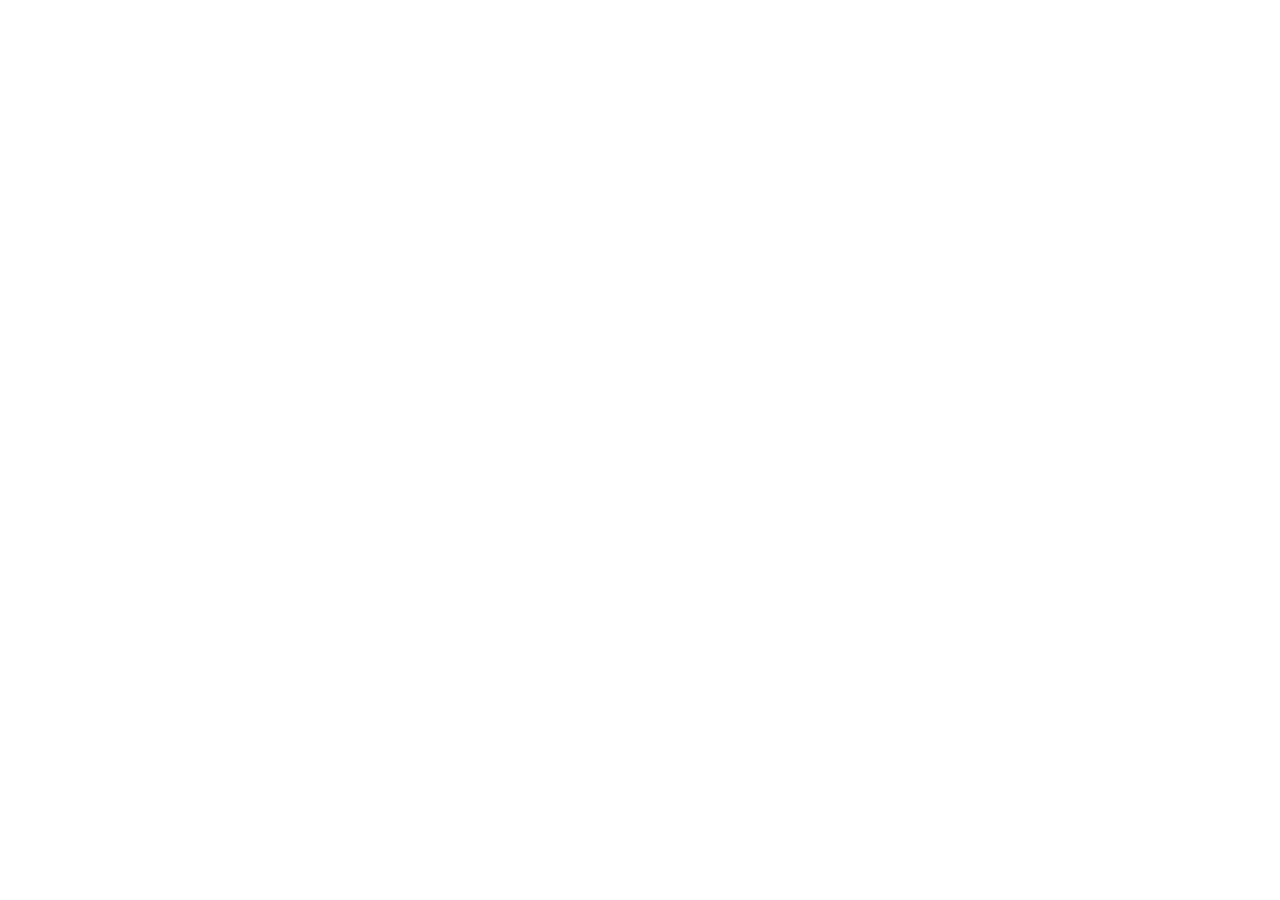
==== commit 32d12de8: "update alll" ====
--- a/index.html
+++ b/index.html
@@ -3,189 +3,11 @@
   <head>
     <meta charset="UTF-8" />
     <meta name="viewport" content="width=device-width, initial-scale=1.0" />
-    <title>MiGoYuGo — Mahjong Edition</title>
-    <link
-      href="https://fonts.googleapis.com/css2?family=Nunito:wght@700;800;900&family=Nunito+Sans:wght@400;600;700&display=swap"
-      rel="stylesheet"
-    />
-    <link rel="stylesheet" href="style.css" />
+    <title>My Google AI Studio App</title>
   </head>
   <body>
-    <!-- KONFETI CANVAS -->
-    <canvas id="confetti-canvas"></canvas>
-
-    <!-- TOP HEADER: Logo + Toggle -->
-    <div class="top-header">
-      <div class="logo">
-        <div class="logo-letter">M</div>
-        <div class="logo-letter">I</div>
-        <div class="logo-dot dark"><div class="inner"></div></div>
-        <div class="logo-letter">Y</div>
-        <div class="logo-letter">U</div>
-        <div class="logo-dot light"><div class="inner"></div></div>
-      </div>
-
-      <!-- Day / Night Toggle -->
-      <div class="theme-toggle-wrap">
-        <span>☀️</span>
-        <input
-          class="pristine"
-          type="checkbox"
-          name="toggle"
-          value="on"
-          title="Night mode"
-        />
-        <span>🌙</span>
-      </div>
-    </div>
-
-    <!-- MODE SELECTION (hanya 2 Players) -->
-    <div class="mode-screen scene" id="modeScreen">
-      <h2>🀄 Selamat Datang! 龙</h2>
-      <p>Rasakan nuansa Mahjong dalam duel strategi abadi!</p>
-      <div class="mode-cards">
-        <div class="mode-card selected">
-          <div class="mc-icon">👥</div>
-          <h3>2 Players</h3>
-          <p>
-            Kedua pemain bermain di satu perangkat.<br />Bergantian meletakkan
-            bidak!
-          </p>
-        </div>
-      </div>
-      <button class="play-btn" onclick="startGameWithMode()">
-        🀄 Mulai Permainan
-      </button>
-    </div>
-
-    <!-- GAME -->
-    <div class="game-wrap" id="gameWrap">
-      <div class="board-area">
-        <!-- Player 2 (Black) -->
-        <div class="info-bar top" id="topBar">
-          <div class="player-info">
-            <div class="piece-icon black"></div>
-            <span id="topName">Player 2</span>&nbsp;
-            <span class="yugo-badge">
-              <div class="dot-icon"></div>
-              <span id="topYugos">0</span>
-            </span>
-            <span class="turn-arrow">◀</span>
-          </div>
-          <div class="timer" id="topTimer">10:00</div>
-        </div>
-
-        <!-- Board -->
-        <div class="board-outer">
-          <div class="board-container">
-            <div class="board-grid" id="boardGrid"></div>
-            <div class="board-col-labels" id="colLabels"></div>
-          </div>
-        </div>
-
-        <!-- Player 1 (White) -->
-        <div class="info-bar bottom active-turn" id="bottomBar">
-          <div class="player-info">
-            <div class="piece-icon white"></div>
-            <span id="bottomName">Player 1</span>&nbsp;
-            <span class="yugo-badge">
-              <div class="dot-icon"></div>
-              <span id="bottomYugos">0</span>
-            </span>
-            <span class="turn-arrow">◀</span>
-          </div>
-          <div class="timer" id="bottomTimer">10:00</div>
-        </div>
-      </div>
-
-      <!-- Sidebar -->
-      <div class="sidebar">
-        <div class="mode-badge">
-          <span id="modeIcon" class="badge-icon">👥</span>
-          <div>
-            <div id="modeLabel">2 Players</div>
-            <div class="badge-sub" id="diffLabel">Local Co-op</div>
-          </div>
-        </div>
-
-        <div class="btn-row">
-          <button class="btn start" id="pauseBtn" onclick="pauseResume()">
-            Pause
-          </button>
-          <button class="btn reset" onclick="confirmReset()">Reset</button>
-        </div>
-
-        <div class="pass-notice" id="passNotice">
-          🔄 Pass device to the other player!
-        </div>
-
-        <div class="history-panel">
-          <div class="history-title">Move History</div>
-          <div class="history-list" id="historyList"></div>
-        </div>
-
-        <div class="btn-row">
-          <button class="btn blue" onclick="reviewGame()">Review</button>
-          <button class="btn blue" onclick="undoMove()">Undo</button>
-          <button class="btn gray" onclick="goToMenu()">Menu</button>
-        </div>
-
-        <div class="status-msg white-turn" id="statusMsg">
-          White moves first!
-        </div>
-
-        <button class="rules-toggle" onclick="toggleRules()">
-          📋 How to Play
-        </button>
-        <div class="rules-panel" id="rulesPanel">
-          <h4>Objective</h4>
-          <p>
-            Win by forming an <b>Igo</b> (4 Yugos in a line) or have the most
-            Yugos at end (Wego).
-          </p>
-          <h4>Migo</h4>
-          <p>White moves first. Alternate placing pieces on any open square.</p>
-          <h4>Yugo</h4>
-          <p>
-            Form exactly 4 of your pieces in a line → last piece becomes a Yugo
-            (red dot). All other Migos in the line are removed.
-          </p>
-          <h4>No Long Lines</h4>
-          <p>
-            Cannot create a line of more than 4 (Migos + Yugos) of your color.
-          </p>
-          <h4>Winning</h4>
-          <p>
-            <b>Igo:</b> 4 Yugos in a row = instant win!<br /><b>Wego:</b> No
-            legal moves / board full → most Yugos wins.
-          </p>
-        </div>
-      </div>
-    </div>
-
-    <!-- END MODAL -->
-    <div class="modal-backdrop" id="modalBackdrop">
-      <div class="modal" id="modal">
-        <h2 id="modalTitle">Game Over!</h2>
-        <p class="modal-sub" id="modalMsg">White wins!</p>
-        <div class="modal-scores">
-          <div class="sc">
-            <div class="sc-name">⚪ White</div>
-            <div class="sc-num" id="mWS">0</div>
-            <div class="sc-lbl">Yugos</div>
-          </div>
-          <div class="sc">
-            <div class="sc-name">⚫ Black</div>
-            <div class="sc-num" id="mBS">0</div>
-            <div class="sc-lbl">Yugos</div>
-          </div>
-        </div>
-        <div class="modal-btns">
-          <button class="mbtn primary" onclick="playAgain()">Play Again</button>
-          <button class="mbtn secondary" onclick="goToMenu()">Main Menu</button>
-        </div>
-      </div>
-    </div>
-    <script src="script.js"></script>
+    <div id="root"></div>
+    <script type="module" src="/src/main.tsx"></script>
   </body>
 </html>
+
